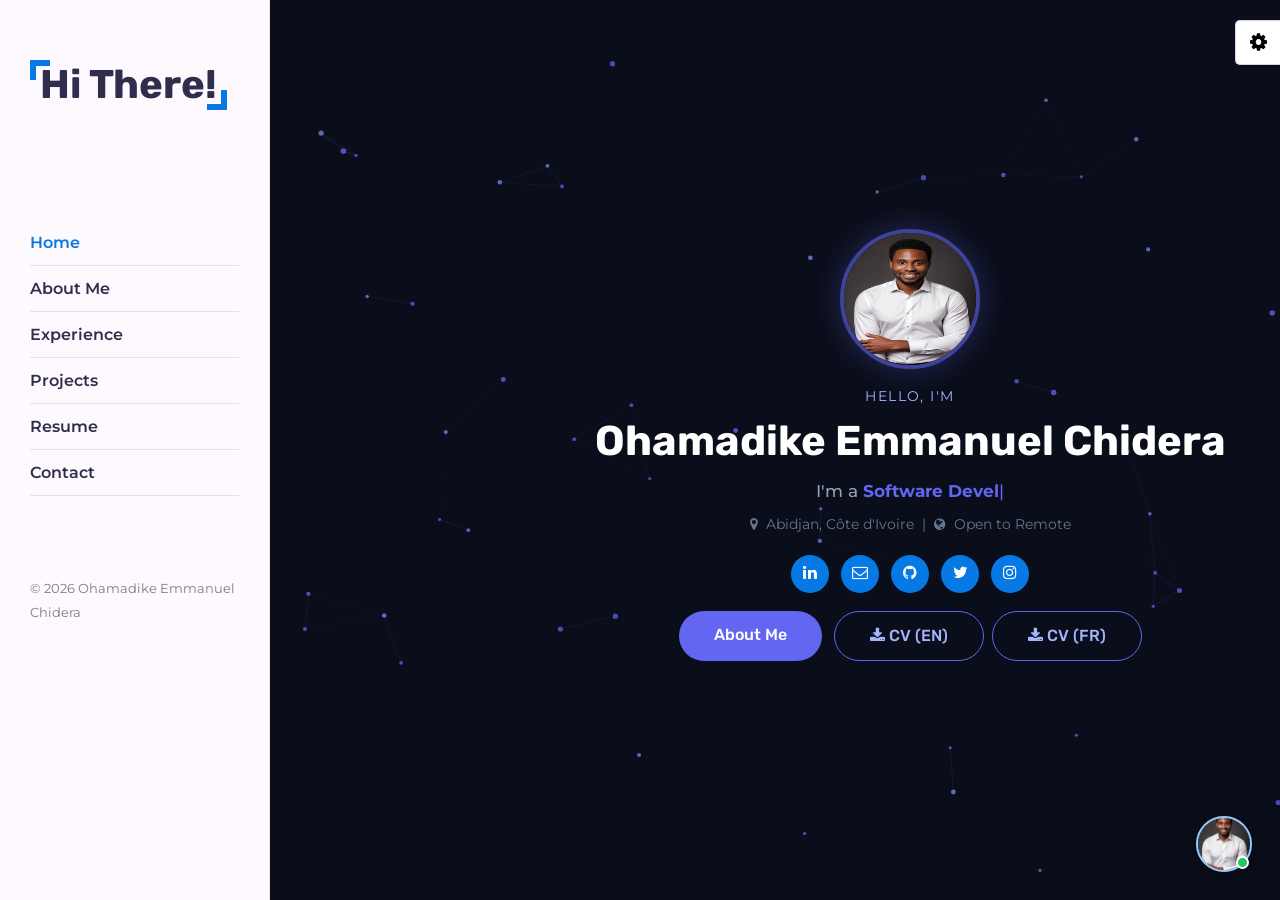
==== index.html @ 8159dc7d "Add new images, both resumes EN/FR, AI avatar, Resume section, theme persistence Forex_AI_Bot and Ec" ====
<!DOCTYPE html>
<html lang="en" dir="ltr">
  <head>
    <meta charset="utf-8">
    <title>Ohamadike Chidera Emmanuel</title>
    <meta name="viewport" content="width=device-width, initial-scale=1">
    <link rel="icon" href="assets/imgs/FX.png">
    <link rel="stylesheet" href="./assets/style/style.css" type="text/css">
    <link rel="stylesheet" href="./assets/style/blue.css" type="text/css">
    <!-- Theme Switcher -->
    <link rel="stylesheet" title="purple" class="alternate-style" href="./assets/style/purple.css" type="text/css" disabled>
    <link rel="stylesheet" title="red" class="alternate-style" href="./assets/style/red.css" type="text/css" disabled>
    <link rel="stylesheet" title="yellow" class="alternate-style" href="./assets/style/yellow.css" type="text/css" disabled>
    <link rel="stylesheet" title="green" class="alternate-style" href="./assets/style/green.css" type="text/css" disabled>
    <link rel="stylesheet" title="red" class="alternate-style" href="./assets/style/red.css" type="text/css" disabled>
    <!-- Theme Switcher End -->
    <link rel="stylesheet" href="./assets/style/themeSwitcher.css" type="text/css">
    <link rel="stylesheet" href="https://cdnjs.cloudflare.com/ajax/libs/font-awesome/4.7.0/css/font-awesome.min.css">
  </head>
  <body>
    <!-- Preloader -->
    <div class="preloader">
      <div class="loader">
      </div>
    </div>
    <!-- Preloader End -->
    <!-- Main Container -->
    <div class="main-container">
      <!-- Aside -->
      <div class="aside">
        <!-- Nav Toggler Button -->
        <div class="nav-toggler">
          <span></span>
        </div>
        <!-- Nav Toggler Button End -->
        <div class="aside-inner">
        <!-- Logo -->
        <div class="logo">
          <a href="index.html"> Hi There!</a>
        </div>
        <!-- Logo End -->
        <!-- Navbar -->
        <nav class="nav">
        <ul>
          <li><a href="#home" class="active"> Home </a></li>
          <li><a href="#about"> About Me</a></li>
          <li><a href="#experience"> Experience </a></li>
          <li><a href="#projects"> Projects </a></li>
          <li><a href="#resume"> Resume </a></li>
          <li><a href="#contact"> Contact </a></li>
        </ul>
        </nav>
        <!-- Navbar End -->
        <!-- Copyright -->
        <footer>
         <small> &copy; 2026 Ohamadike Emmanuel Chidera</small>
        </footer>
        <!-- Copyright End -->
      </div>
      </div>
      <!-- Aside End -->
      <!-- Main Content -->
      <div class="main-content">
        <!-- Home Section -->
        <section class="home section active" id="home">
          <canvas id="portfolioParticles"></canvas>
          <div class="container">
            <div class="intro">
              <img src="assets/imgs/MyP.png" alt="Ohamadike Emmanuel Chidera" class="shadow-dark intro-avatar">
              <p class="intro-greeting">Hello, I'm</p>
              <h1>Ohamadike Emmanuel Chidera</h1>
              <p class="intro-roles">
                <span class="intro-role-prefix">I'm a </span>
                <span class="intro-typewriter" id="introTypewriter"></span><span class="intro-cursor">|</span>
              </p>
              <p class="intro-location"><i class="fa fa-map-marker"></i> Abidjan, Côte d'Ivoire &nbsp;|&nbsp; <i class="fa fa-globe"></i> Open to Remote</p>
              <div class="social-link">
                <a href="https://www.linkedin.com/in/emmanuel-ohamadike-767195196/" target="_blank" title="LinkedIn"> <i class="fa fa-linkedin"></i> </a>
                <a href="mailto:ohamadikee98@gmail.com" target="_blank" title="Email"> <i class="fa fa-envelope-o"></i> </a>
                <a href="https://github.com/EmmaSantos11" target="_blank" title="GitHub"> <i class="fa fa-github"></i> </a>
                <a href="https://x.com/bera_santos2" target="_blank" title="X / Twitter"> <i class="fa fa-twitter"></i> </a>
                <a href="https://www.instagram.com/_bera_santos" target="_blank" title="Instagram"> <i class="fa fa-instagram"></i> </a>
              </div>
              <div class="intro-cta">
                <a href="#about" class="btn intro-btn-primary" onclick="document.querySelector('[href=\'#about\']').click()">About Me</a>
                <div class="intro-cv-group">
                  <a href="assets/resume/Ohamadike Chidera Emmanuel.pdf" download class="btn intro-btn-secondary"><i class="fa fa-download"></i> CV (EN)</a>
                  <a href="assets/resume/Ohamadike Chidera Emmanuel FR.pdf" download class="btn intro-btn-secondary"><i class="fa fa-download"></i> CV (FR)</a>
                </div>
              </div>
            </div>
          </div>
        </section>
        <!-- Home Section End -->
        <!-- About Section -->
        <section class="about section" id="about">
          <div class="container">
            <div class="row">
              <div class="section-title padd-15">
                <h2>About Me</h2>
              </div>
            </div>
            <div class="row">
              <div class="about-content padd-15">
                <div class="row">
                  <div class="about-text padd-15">
                    <p>My name is Ohamadike Emmanuel Chidera (known online as <strong>Bera Santos</strong>). I am a Computer Science graduate, Software Developer, and AI Quality Analyst based in Abidjan, Côte d'Ivoire. I specialise in Python, NLP, Machine Learning, and Prompt Engineering, and I bring hands-on experience evaluating and fine-tuning large language models (LLMs).</p>
                    <p style="margin-top:10px;">I speak English and French fluently, and I am actively seeking remote roles in Data Science, AI/ML Engineering, or Prompt Engineering where I can apply my analytical skills to meaningful problems.</p>
                  </div>
                  <!-- AI & LLM Experience -->
                  <div class="about-text padd-15" style="margin-top:10px;">
                    <h4 style="font-weight:700; color:#302e4d; margin-bottom:10px;">AI &amp; LLM Experience</h4>
                    <ul style="color:#504e70; line-height:1.8; padding-left:18px;">
                      <li>Designed and tested prompts to evaluate AI response quality (accuracy, coherence, relevance)</li>
                      <li>Compared LLM outputs for contextual relevance and helpfulness across multi-turn conversations</li>
                      <li>Simulated real-world conversations to assess model consistency and personalisation</li>
                      <li>Applied structured reasoning frameworks to evaluate and document model performance</li>
                      <li>Annotated and classified datasets for NLP training and validation</li>
                    </ul>
                  </div>
                </div>
                <div class="row">
                  <div class="personal-info padd-15">
                    <div class="row">
                      <div class="buttons padd-15">
                        <a href="assets/resume/Ohamadike Chidera Emmanuel.pdf" download class="btn" style="margin-right:10px;"><i class="fa fa-download"></i> Resume (EN)</a>
                        <a href="assets/resume/Ohamadike Chidera Emmanuel FR.pdf" download class="btn"><i class="fa fa-download"></i> CV (FR)</a>
                      </div>
                    </div>
                  </div>
                  <div class="skills padd-15">
                    <div class="row">
                      <h1 class="padd-15">Languages</h1>
                      <div class="skill-item languages padd-15">
                        <h4>Python </h4>
                        <div class="progress">
                          <div class="progress-in" style="width: 95%"></div>
                            <div class="skill-percent">
                              95%
                          </div>
                        </div>
                      </div>
                      <div class="skill-item languages padd-15">
                        <h4>MySQL, PostgreSQL</h4>
                        <div class="progress">
                          <div class="progress-in" style="width: 70%"></div>
                            <div class="skill-percent">
                              70%
                          </div>
                        </div>
                      </div>
                      <div class="skill-item languages padd-15">
                        <h4>C#, C++</h4>
                        <div class="progress">
                          <div class="progress-in" style="width: 75%"></div>
                            <div class="skill-percent">
                              75%
                          </div>
                        </div>
                      </div>
                      <div class="skill-item languages padd-15">
                        <h4>Java, JavaScript</h4>
                        <div class="progress">
                          <div class="progress-in" style="width: 70%"></div>
                            <div class="skill-percent">
                              70%
                          </div>
                        </div>
                      </div>
                    </div>
                  </div>
                  <div class="skills padd-15">
                    <div class="row">
                      <h1 class="padd-15">Libraries proficient</h1>
                      <div class="skill-item IT_Constructs padd-15">
                        <h4>Numpy, Pandas</h4>
                        <div class="progress">
                          <div class="progress-in" style="width: 70%"></div>
                            <div class="skill-percent">
                              70%
                          </div>
                        </div>
                      </div>
                      <div class="skill-item IT_Constructs padd-15">
                        <h4>SCSS </h4>
                        <div class="progress">
                          <div class="progress-in" style="width: 60%"></div>
                            <div class="skill-percent">
                              60%
                          </div>
                        </div>
                      </div>
                      <div class="skill-item IT_Constructs padd-15">
                        <h4>NLTK, scikit-learn, </h4>
                        <div class="progress">
                          <div class="progress-in" style="width: 80%"></div>
                            <div class="skill-percent">
                              80%
                          </div>
                        </div>
                      </div>
                      <div class="skill-item IT_Constructs padd-15">
                        <h4>jQuery, GSAP, Three.js, Swiper.js</h4>
                        <div class="progress">
                          <div class="progress-in" style="width: 70%"></div>
                            <div class="skill-percent">
                              70%
                          </div>
                        </div>
                      </div>
                      <div class="skill-item IT_Constructs padd-15">
                        <h4>findmy, pyicloud_ipd, Streamlit(UI)</h4>
                        <div class="progress">
                          <div class="progress-in" style="width: 95%"></div>
                            <div class="skill-percent">
                              95%
                          </div>
                        </div>
                      </div>
                    </div>
                  </div>
                  <div class="skills padd-15">
                    <div class="row">
                      <h1 class="padd-15">Areas of Interest</h1>
                      <div class="skill-item web-technologies padd-15">
                        <h4>Machine Learning</h4>
                        <div class="progress">
                          <div class="progress-in" style="width: 90%"></div>
                            <div class="skill-percent">
                              90%
                          </div>
                        </div>
                      </div>
                      <div class="skill-item web-technologies padd-15">
                        <h4>Graph Models & Knowledge Graphs</h4>
                        <div class="progress">
                          <div class="progress-in" style="width: 80%"></div>
                            <div class="skill-percent">
                              80%
                          </div>
                        </div>
                      </div>
                      <div class="skill-item web-technologies padd-15">
                        <h4>NLP</h4>
                        <div class="progress">
                          <div class="progress-in" style="width: 85%"></div>
                            <div class="skill-percent">
                              85%
                          </div>
                        </div>
                      </div>
                      <div class="skill-item web-technologies padd-15">
                        <h4>Data Analytics & Mining</h4>
                        <div class="progress">
                          <div class="progress-in" style="width: 88%"></div>
                            <div class="skill-percent">
                              88%
                          </div>
                        </div>
                      </div>
                      <div class="skill-item web-technologies padd-15">
                        <h4>Web Development</h4>
                        <div class="progress">
                          <div class="progress-in" style="width: 75%"></div>
                            <div class="skill-percent">
                              75%
                          </div>
                        </div>
                      </div>
                      <div class="skill-item web-technologies padd-15">
                        <h4>Data Science & AI</h4>
                        <div class="progress">
                          <div class="progress-in" style="width: 92%"></div>
                            <div class="skill-percent">
                              92%
                          </div>
                        </div>
                      </div>
                    </div>
                  </div>
                </div>
                <div class="row">
                  <div class="education padd-15">
                    <h3 class="title">Education</h3>
                    <div class="timeline-box padd-15">
                      <div class="row">
                        <div class="timeline shadow-dark">
                          <!-- TimeLine Item -->
                          <div class="timeline-item">
                            <div class="circle-dot">

                            </div>
                            <h6 class="timeline-date">
                              <i class="fa fa-calendar"></i>
                              2020 - 2024
                            </h6>
                            <h4 class="timeline-title">Catholic University of Ghana, Fiapre.</h4>
                            <p class="timeline-text">BSc In Computer Science.
                              <br>
                              
                            </p>
                          </div>
                          <!-- TimeLine Item End -->
                          <!-- TimeLine Item -->
                          <div class="timeline-item">
                            <div class="circle-dot">

                            </div>
                            <h6 class="timeline-date">
                              <i class="fa fa-calendar"></i>
                              2017-2018
                            </h6>
                            <h4 class="timeline-title">Pacnodim Comprehensive Secondary School Umuduru Eziani, Ihiala, Anambra State Nigeria.</h4>
                            <p class="timeline-text">Computer Science & Mathematics.
                              
                            </p>
                          </div>
                          <!-- TimeLine Item End -->
                          <!-- TimeLine Item -->
                          <div class="timeline-item">
                            <div class="circle-dot">

                            </div>
                            <h6 class="timeline-date">
                              <i class="fa fa-calendar"></i>
                              2008-2016
                            </h6>
                            <h4 class="timeline-title">Divine International Primary & Secondry School Abidjan, Côte d'Ivoire..</h4>
                            <p class="timeline-text">Computer Science & Mathematics.
                              
                            </p>
                          </div>
                          <!-- TimeLine Item End -->
                        </div>
                    </div>
                    </div>
                  </div>
                  <!--
                  <div class="education padd-15">
                    <h3 class="title">Research Experience & Internship</h3>
                    <div class="timeline-box padd-15">
                      <div class="row">
                        <div class="timeline shadow-dark">
                          <-- TimeLine Item --
                          <div class="timeline-item">
                            <div class="circle-dot">

                            </div>
                            <h6 class="timeline-date">
                              <i class="fa fa-calendar"></i>
                              August 2020 - September 2022
                            </h6>
                            <h4 class="timeline-title">Collective Classification Models for Data Without Explicit Linkage.<br><br><i> Prasath Murugesan, Shamshu Dharwez</i>
                            </h4>
                            <p class="timeline-text">In this paper, we consider the task of text categorization as a graph classification problem without 
                              explicit linkage. We demonstrate that even on low volumes of labelled data, the graphical inference 
                              models built using the proposed methodology outperform the traditional models and also a few other 
                              models of the collective classification family.                              
                            </p>
                          </div>
                          -- TimeLine Item End --
                          -- TimeLine Item --
                          <div class="timeline-item">
                            <div class="circle-dot">
                            </div>
                            <h6 class="timeline-date">
                              <i class="fa fa-calendar"></i>
                              May 2021 - November 2021
                            </h6>
                            <h4 class="timeline-title">Research & Development Intern, AI Institute of University of South Carolina.</h4>
                            <p class="timeline-text">During the internship, I was managing the team and developed on the problem of “Generalization in
                              TextWorld Commonsense” where we leveraged ConceptNet Knowledge graph and KagNet to improve generalization and explainability in RL agents using the 
                              TextWorld Commonsense Sandbox environment.
                            </p>
                          </div>
                          -- TimeLine Item End --
                          
                        </div>
                    </div>
                    </div>
                  </div>-->
                </div>
              </div>
            </div>
          </div>
        </section>
        <!-- About Section End -->
        <!-- Experience Section -->
        <section class="experience section" id="experience">
          <div class="container">
            <div class="row">
              <div class="section-title padd-15">
                <h2>Work Experience</h2>
              </div>
            </div>
            <div class="row">
              <div class="experience-content padd-15">
                <div class="timeline-box padd-15">
                  <div class="row">
                    <div class="timeline shadow-dark">
                      <!-- Experience Item -->
                      <div class="timeline-item">
                        <div class="circle-dot"></div>
                        <h6 class="timeline-date"><i class="fa fa-calendar"></i> Jan 2024 &ndash; Present</h6>
                        <h4 class="timeline-title">Field Agent &mdash; CJ Grand Group, Abidjan</h4>
                        <p class="timeline-text">
                          Managed customer currency exchange transactions with high accuracy. Assisted clients purchasing vehicles and real estate with clear guidance. Handled daily client interactions and prepared detailed end-of-day financial reports. Joined part-time during studies; transitioned to full-time in January 2025.
                        </p>
                      </div>
                      <!-- Experience Item End -->
                      <!-- Experience Item -->
                      <div class="timeline-item">
                        <div class="circle-dot"></div>
                        <h6 class="timeline-date"><i class="fa fa-calendar"></i> Jan 2023 &ndash; Oct 2024</h6>
                        <h4 class="timeline-title">Teaching Assistant &mdash; Catholic University of Ghana, Fiapre</h4>
                        <p class="timeline-text">
                          Assisted instructors with student assessments, class planning, and academic material organisation. Mentored students in assignments and research projects. Facilitated scholarly discussions and provided guidance on technical subjects.
                        </p>
                      </div>
                      <!-- Experience Item End -->
                    </div>
                  </div>
                </div>
              </div>
            </div>
          </div>
        </section>
        <!-- Experience Section End -->
        <!-- Projects Section -->
        <section class="project section" id="projects">
          <div class="container">
            <div class="row">
              <div class="section-title padd-15">
                <h2>My Projects</h2>
              </div>
            </div>
            <div class="row">
              <!-- Project Item -->
              <div class="project-item padd-15">
                <div class="project-item-inner shadow-dark">
                  <div class="project-img">
                    <img src="assets/imgs/Image2.jpg" alt="">
                  </div>
                  <div class="project-info">
                    <h4 class="project-title">Sentiment Analysis-Based Election Prediction System</h4>
                    <p class="project-description">The Sentiment Analysis-Based Election Prediction 
                      System is a web-based application aimed at improving election forecasting through social media analysis. 
                      Often, individual comments on social media are overlooked and not utilized for analytical purposes. 
                      Given that election outcomes significantly impact organizations and nations, 
                      this project seeks to provide precise and effective election predictions by analyzing anonymous comments, 
                      CSV data files, and social media data collected via the X API.
                    </p>
                    <div class="buttons">
                      <a href="https://sentiment-election-predict.streamlit.app" class="btn" target="_blank">View Project</a>
                    </div>
                  </div>
                </div>
              </div>
              <div class="project-item padd-15">
                <div class="project-item-inner shadow-dark">
                  <div class="project-img">
                    <img src="assets/imgs/Image4.png" alt="">
                  </div>
                  <div class="project-info">
                    <h4 class="project-title">Clinical-Rotation-Management-Web-App </h4>
                    <p class="project-description">This web-based system is designed to streamline and enhance the management of students' clinical rotations during their practicum.
                      It automates scheduling, attendance tracking, performance evaluation, and document management,
                      improving efficiency and reducing administrative workload.
                      Key features include student and supervisor management, real-time progress tracking, notifications, and reporting tools.
                      The system ensures transparency, data security, and scalability, making it a reliable solution for managing clinical training programs. </p>
                    <div class="buttons">
                      <a href="https://github.com/EmmaSantos11/Clinical-Rotation-Management-Web-App" class="btn" target="_blank">View Project</a>
                    </div>
                  </div>
                </div>
              </div>
              <div class="project-item padd-15">
                <div class="project-item-inner shadow-dark">
                  <div class="project-img">
                    <img src="assets/imgs/Imagee5.png" alt="">
                  </div>
                  <div class="project-info">
                    <h4 class="project-title">Twitter-Driven-Voting-System </h4>
                    <p class="project-description"> By harnessing the collective wisdom of online communities, 
                      this innovative system empowers users to participate in various voting processes, 
                      ranging from opinion polls to community-driven initiatives. 
                      Through the integration of advanced data analytics and sentiment analysis algorithms, 
                      the platform provides valuable insights into public opinion trends and preferences, 
                      enabling stakeholders to make informed decisions.                      
                    </p>
                    <div class="buttons">
                      <a href="https://github.com/EmmaSantos11/Twitter-Driven-Voting-System" class="btn" target="_blank">View Project</a>
                    </div>
                  </div>
                </div>
              </div>
              <div class="project-item padd-15">
                <div class="project-item-inner shadow-dark">
                  <div class="project-img">
                    <img src="assets/imgs/ImageN.png" alt="">
                  </div>
                  <div class="project-info">
                    <h4 class="project-title">Netflix Clone (Work in Progress)</h4>
                    <p class="project-description">This project is a Netflix-inspired clone featuring a responsive landing page and login page. 
                      Built using HTML, CSS, and JavaScript, it replicates the sleek UI of Netflix, including dynamic layouts, 
                      stylish animations, and a user-friendly design. The project is still a work in progress, 
                      with plans to expand it by adding authentication, a movie catalog, and interactive features.
                    </p>
                    <div class="buttons">
                      <a href="https://github.com/EmmaSantos11/Netflix-Clone" class="btn" target="_blank">View Project</a>
                    </div>
                  </div>
                </div>
              </div>
              <div class="project-item padd-15">
                <div class="project-item-inner shadow-dark">
                  <div class="project-img">
                    <img src="assets/imgs/iphonw.jpg" alt="">
                  </div>
                  <div class="project-info">
                    <h4 class="project-title">Find My iPhone Web App </h4>
                    <p class="project-description">This web-based tracking application helps users locate their iPhone using iCloud credentials or IMEI. 
                      Built with Python, Streamlit, and Google Maps integration, the app fetches real-time location data via pyicloud_ipd and findmy libraries. 
                      It displays the phone’s exact location, IMEI, and serial number on an interactive map. The project is still a work in progress.
                    </p>
                    <div class="buttons">
                      <a href="https://github.com/EmmaSantos11/find-my-iphone" class="btn" target="_blank">View Project</a>
                    </div>
                  </div>
                </div>
              </div>
              <!-- New Project: Forex Bot AI -->
              <div class="project-item padd-15">
                <div class="project-item-inner shadow-dark">
                  <div class="project-img">
                    <img src="assets/imgs/Forex_AI_Bot.jpeg" alt="Forex Bot AI">
                  </div>
                  <div class="project-info">
                    <h4 class="project-title">Forex Bot AI <span style="font-size:12px; background:#e8f4e8; color:#2d7a2d; padding:2px 8px; border-radius:10px; font-weight:500; margin-left:6px;">In Progress</span></h4>
                    <p class="project-description">An AI-powered Forex trading bot that analyses market data, identifies trading signals, and executes trades automatically. Built with Python, integrating real-time market feeds and machine learning models for pattern recognition and risk management.</p>
                    <div class="buttons">
                      <a href="https://github.com/EmmaSantos11" class="btn" target="_blank">View on GitHub</a>
                    </div>
                  </div>
                </div>
              </div>
              <!-- New Project: Bera Ecommerce -->
              <div class="project-item padd-15">
                <div class="project-item-inner shadow-dark">
                  <div class="project-img">
                    <img src="assets/imgs/Ecomerce_website_Bera.jpeg" alt="Bera Ecommerce">
                  </div>
                  <div class="project-info">
                    <h4 class="project-title">Bera &mdash; E-Commerce Website <span style="font-size:12px; background:#e8f4e8; color:#2d7a2d; padding:2px 8px; border-radius:10px; font-weight:500; margin-left:6px;">In Progress</span></h4>
                    <p class="project-description">A full-featured e-commerce web application with product listings, shopping cart, user authentication, and payment integration. Designed with a modern UI/UX for a seamless online shopping experience across all devices.</p>
                    <div class="buttons">
                      <a href="https://github.com/EmmaSantos11" class="btn" target="_blank">View on GitHub</a>
                    </div>
                  </div>
                </div>
              </div>
            </div>
          </div>
          </div>
        </div>
        <!-- Projects Section End -->

        <!-- Resume Section -->
        <section class="resume-section section" id="resume">
          <div class="container">
            <div class="row">
              <div class="section-title padd-15">
                <h2>My Resume</h2>
              </div>
            </div>
            <div class="row">
              <div class="resume-lang-bar padd-15">
                <button class="btn resume-lang-btn resume-lang-active" id="btnEN" onclick="switchResumeLang('en')">
                  <i class="fa fa-file-text-o"></i>&nbsp; English
                </button>
                <button class="btn resume-lang-btn" id="btnFR" onclick="switchResumeLang('fr')">
                  <i class="fa fa-file-text-o"></i>&nbsp; Fran&ccedil;ais
                </button>
              </div>
            </div>
            <div class="row">
              <div class="resume-dl-bar padd-15">
                <a id="resumeDownloadLink" href="assets/resume/Ohamadike Chidera Emmanuel.pdf" download class="btn">
                  <i class="fa fa-download"></i>&nbsp; <span id="resumeDlLabel">Download CV (English)</span>
                </a>
              </div>
            </div>
            <div class="row">
              <div class="resume-preview-wrap padd-15">
                <iframe id="resumeIframe" class="resume-iframe shadow-dark" src="assets/resume/Ohamadike Chidera Emmanuel.pdf" title="Resume Preview"></iframe>
              </div>
            </div>
          </div>
        </section>
        <!-- Resume Section End -->

        <!-- Contact Section -->
        <section class="contact section" id="contact">
          <div class="container">
            <div class="row">
              <div class="section-title padd-15">
                <h2>Get In Touch</h2>
              </div>
            </div>
            <div class="row">
              <div class="contact-content padd-15">
                <div class="row">
                  <!-- Contact Info -->
                  <div class="contact-info padd-15">
                    <div class="contact-info-item">
                      <div class="contact-info-icon">
                        <i class="fa fa-envelope"></i>
                      </div>
                      <div class="contact-info-text">
                        <h4>Email</h4>
                        <p><a href="mailto:ohamadikee98@gmail.com">ohamadikee98@gmail.com</a></p>
                      </div>
                    </div>
                    <div class="contact-info-item">
                      <div class="contact-info-icon">
                        <i class="fa fa-github"></i>
                      </div>
                      <div class="contact-info-text">
                        <h4>GitHub</h4>
                        <p><a href="https://github.com/EmmaSantos11" target="_blank">github.com/EmmaSantos11</a></p>
                      </div>
                    </div>
                    <div class="contact-info-item">
                      <div class="contact-info-icon">
                        <i class="fa fa-linkedin"></i>
                      </div>
                      <div class="contact-info-text">
                        <h4>LinkedIn</h4>
                        <p><a href="https://www.linkedin.com/in/emmanuel-ohamadike-767195196/" target="_blank">Emmanuel Ohamadike</a></p>
                      </div>
                    </div>
                    <div class="contact-info-item">
                      <div class="contact-info-icon">
                        <i class="fa fa-map-marker"></i>
                      </div>
                      <div class="contact-info-text">
                        <h4>Availability</h4>
                        <p>Open to remote &amp; flexible roles worldwide</p>
                      </div>
                    </div>
                  </div>
                  <!-- Contact Form -->
                  <div class="contact-form padd-15">
                    <div class="row">
                      <div class="form-item padd-15">
                        <div class="form-group">
                          <input type="text" id="contact-name" class="form-control" placeholder="Full Name" required>
                        </div>
                      </div>
                      <div class="form-item padd-15">
                        <div class="form-group">
                          <input type="email" id="contact-email" class="form-control" placeholder="Email Address" required>
                        </div>
                      </div>
                    </div>
                    <div class="row">
                      <div class="form-item col-12 padd-15">
                        <div class="form-group">
                          <input type="text" id="contact-subject" class="form-control" placeholder="Subject">
                        </div>
                      </div>
                    </div>
                    <div class="row">
                      <div class="form-item col-12 padd-15">
                        <div class="form-group">
                          <textarea id="contact-message" class="form-control" rows="5" placeholder="Your Message" required></textarea>
                        </div>
                      </div>
                    </div>
                    <div class="row">
                      <div class="col-12 padd-15">
                        <button type="button" class="btn" id="contact-send-btn" onclick="sendContactEmail()">Send Message</button>
                        <p id="contact-status" style="margin-top:0.8rem; font-size:0.9rem;"></p>
                      </div>
                    </div>
                  </div>
                  <!-- Contact Form End -->
                </div>
              </div>
            </div>
          </div>
        </section>
        <!-- Contact Section End -->
      </div>
      <!-- Main Content End -->
    </div>
    <!-- Main Container End -->

    <!-- AI Chat Widget -->
    <div class="ai-chat-widget" id="aiChatWidget">
      <div class="ai-chat-box" id="aiChatBox">
        <div class="ai-chat-header">
          <div class="ai-chat-header-info">
            <div class="ai-chat-avatar">
              <img src="assets/imgs/MyP.png" alt="Bera AI" class="ai-avatar-photo-sm">
            </div>
            <div>
              <strong>Ask Bera's AI</strong>
              <span>Powered by Claude &bull; Online</span>
            </div>
          </div>
          <button class="ai-chat-close" id="aiChatClose" aria-label="Close chat">&times;</button>
        </div>
        <div class="ai-chat-messages" id="aiChatMessages">
          <div class="ai-msg ai-msg-bot">
            <p>Hi! I'm an AI assistant that knows about Bera's skills, projects, and experience. Ask me anything — "What projects has he worked on?", "Is he open to remote work?", "What are his strongest skills?"</p>
          </div>
        </div>
        <div class="ai-chat-input-area">
          <input type="text" id="aiChatInput" class="ai-chat-input" placeholder="Ask something..." autocomplete="off">
          <button class="ai-chat-send" id="aiChatSend" aria-label="Send message">
            <i class="fa fa-paper-plane"></i>
          </button>
        </div>
      </div>
      <button class="ai-chat-toggle" id="aiChatToggle" aria-label="Open AI chat">
        <img src="assets/imgs/MyP.png" alt="Bera AI" class="ai-avatar-photo">
        <span class="ai-avatar-online"></span>
      </button>
    </div>
    <!-- AI Chat Widget End -->

    <!-- Theme Switcher -->
    <div class="theme-switch">
      <div class="toggle-theme-switcher">
        <i class="fa fa-cog fa-spin"></i>
      </div>
      <h5>Theme Switch</h5>
      <ul>
        <li> <a href="javascript:void(0);" title="red" style="background-color: #e40017;" onclick="setActiveStyle('red')"></a> </li>
        <li> <a href="javascript:void(0);" title="blue" style="background-color: #0779e4;" onclick="setActiveStyle('blue')"></a> </li>
        <li> <a href="javascript:void(0);" title="green" style="background-color: #57d131;" onclick="setActiveStyle('green')"></a> </li>
        <li> <a href="javascript:void(0);" title="purple" style="background-color: #a100ff;" onclick="setActiveStyle('purple')"></a> </li>
        <li> <a href="javascript:void(0);" title="yellow" style="background-color: #ffcc00;" onclick="setActiveStyle('yellow')"></a> </li>
      </ul>
      <h5>Mode Switch</h5>
      <label>
        <input type="radio" class="mode-switch" name="body-mode" value="light" checked="true">
        Light
      </label>
      <label >
        <input type="radio" class="mode-switch" name="body-mode" value="dark">
        Dark
      </label>
    </div>
    <!-- Theme Switcher End -->
    <!-- Template Js -->
    <script src="./assets/script/script.js">

    </script>
      <!-- JavaScript for Theme Switcher -->
      <script src="./assets/script/themeSwitcher.js">

      </script>
    <!-- JavaScript for Theme Switcher End -->
  </body>
</html>
---- assets/style/style.css ----
/* Font Awesome  */
@import url("https://cdnjs.cloudflare.com/ajax/libs/font-awesome/5.15.2/css/all.min.css");

/* Google Font */
@import url('https://fonts.googleapis.com/css2?family=Montserrat:wght@400;500;600;700&display=swap');
@import url('https://fonts.googleapis.com/css2?family=Rubik:wght@500;700;900&display=swap');

/* General Style */
body{
  margin: 0;
  line-height: 1.5;
  font-size: 16px;
  font-family: 'Montserrat', sans-serif;
  font-weight: 400;
}

*{
  margin: 0;
  padding: 0;
  outline: none;
  text-decoration: none;
  box-sizing: border-box;
}

::before,::after{
  box-sizing: border-box;
}
input,textarea,select{
  font-family: 'Montserrat', sans-serif;
}
.section{
  background-color: #f2f2fc;
  min-height: 100vh;
  display: block;
  padding: 0 30px;
  position: fixed;
  left: 270px;
  top: 0;
  right: 0;
  bottom: 0;
  z-index: 0;
  overflow-y: auto;
  opacity: 1;
  -webkit-transition: all 0.3s ease;
  transition: all 0.3s ease;
}
.section.active{
  opacity: 1;
  z-index: 2;
  -webkit-animation: slideSection 1s ease;
  animation: slideSection 1s ease;
}
.section.back-section{
  z-index: 1;
}
@-webkit-keyframes slideSection {
  0%{
    -webkit-transform: translateX(100%);
    transform: translateX(100%);
  }
  100%{
    -webkit-transform: translateX(0%);
    transform: translateX(0%);
  }
}
@keyframes slideSection {
  0%{
    -webkit-transform: translateX(100%);
    transform: translateX(100%);
  }
  100%{
    -webkit-transform: translateX(0%);
    transform: translateX(0%);
  }
}
.section .container{
  padding-top: 60px;
  padding-bottom: 70px;
}
.padd-15{
  padding-left: 15px;
  padding-right: 15px;
}
.row{
  display: flex;
  display: -ms-flexbox;
  flex-wrap: wrap;
  -ms-flex-wrap: wrap;
  margin-right: -15px;
  margin-left: -15px;
  position: relative;
}
.section-title{
  -ms-flex: 0 0 100%;
  flex: 0 0 100%;
  max-width: 100%;
  margin-bottom: 60px;
}
.section-title h2{
  font-size: 40px;
  color: #302e4c;
  font-family: 'Rubik', sans-serif;
  font-weight: 700;
  margin: 0;
  position: relative;
}
.section-title h2::before{
  content: '';
  height: 4px;
  width: 50px;
  position: absolute;
  top: 100%;
  left: 0;
}
.section-title h2::after{
  content: '';
  height: 4px;
  width: 25px;
  position: absolute;
  top: 100%;
  left: 0;
  margin-top: 8px;
}

.container{
  max-width: 1100px;
  margin: auto;
  width: 100%;
}
.shadow-dark{
  -webkit-box-shadow: 0 0 20px rgba(48,46,77,0.15);
  box-shadow: 0 0 20px rgba(48,46,77,0.15);
}
.hidden{
  display: none !important;
}

.btn{
  font-size: 16px;
  font-family: 'Rubik', sans-serif;font-weight: 500;
  padding: 12px 35px;
  color: #ffffff;
  border-radius: 40px;
  transition: all 0.3s ease;
  display: inline-block;
  white-space: nowrap;
  border: none;
  cursor: pointer;
}
.btn:hover{
  -webkit-transform: scale(1.05);
  transform: scale(1.05);
}


/* Preloader */
.preloader{
  position: fixed;
  left: 0;
  top: 0;
  height: 100%;
  width: 100%;
  z-index: 150;
  display: flex;
  display: -ms-flexbox;
  align-items: center;
  justify-content: center;
  -ms-flex-align: center;
  -ms-flex-pack: center;
  -webkit-transition: all 1s ease;
  transition: all 1s ease;
}
.preloader.opacity-0{
  opacity: 0;
}



/* Aside */
.aside{
  width: 270px;
  background-color: #fdf9ff;
  position: fixed;
  height: 100%;
  left: 0;
  top: 0;
  z-index: 11;
  border-right: 1px solid #e8dfec;
  -webkit-transition: all 0.3s ease;
  transition: all 0.3s ease;
  padding: 30px;
}
.aside .aside-inner{
  position: absolute;
  width: 100%;
  height: 100%;
  left: 0;
  top: 0;
  padding: 30px;
  overflow-y: auto;
}
.aside .logo{
  padding: 30px 0;
}
.aside .logo a{
  font-size: 40px;
  color: #302e4c;
  font-family: 'Rubik', sans-serif;
  font-weight: 700;
  text-decoration: none;
  display: inline-block;
  position: relative;
  padding: 0 10px;
  line-height: 50px;
}
.aside .logo a::before{
  content: '';
  height: 20px;
  width: 20px;
  position: absolute;
  top: 0;
  left: 0;
}
.aside .logo a::after{
  content: '';
  height: 20px;
  width: 20px;
  position: absolute;
  bottom: 0;
  right: 0;
}
.aside .nav-toggler{
  height: 40px;
  width: 60px;
  border: 1px solid #d4d4e3;
  cursor: pointer;
  position: fixed;
  left: 300px;
  top: 20px;
  z-index: 11;
  border-radius: 5px;
  background-color: #fdf9ff;
   display: flex;
  align-items: center;
  display: none;
  justify-content: center;
  display: -ms-flexbox;
  -ms-flex-align: center;
  -ms-flex-pack: center;
  -webkit-transition: all 0.3s ease;
  transition: all 0.3s ease;
}
.aside .nav-toggler span{
  height: 2px;
  width: 18px;
  display: inline-block;
  position: relative;
}
.aside .nav-toggler.open span{
  background-color: transparent;
}
.aside .nav-toggler span::before{
  content: '';
  height: 2px;
  width: 18px;
  position: absolute;
  top: -6px;
  left: 0;
}
.aside .nav-toggler.open span::before{
  -webkit-transform: rotate(45deg);
  transform: rotate(45deg);
  top: 0;
}
.aside .nav-toggler span::after{
  content: '';
  height: 2px;
  width: 18px;
  position: absolute;
  top: 6px;
  left: 0;
}
.aside .nav-toggler.open span::after{
  -webkit-transform: rotate(-45deg);
  transform: rotate(-45deg);
  top: 0;
}
.nav{
  list-style: none;
  margin: 80px 0;
  padding: 0;
}
.nav li{
  display: block;
}
.nav li a{
  font-weight: 600;
  color: #302e4d;
  line-height: 45px;
  display: block;
  border-bottom: 1px solid #e8dfec;
  -webkit-transition: all 0.3s ease;
  transition: all 0.3s ease;
  text-transform: capitalize;
}
.nav li a:not(.active):hover{
  padding-left: 5px;
}
.nav li a .fa{
  margin-right: 5px;
}
footer small{
  color: #7d7d7d;
}


/* Home — dark hero with particles */
#portfolioParticles{
  position: absolute;
  top: 0; left: 0;
  width: 100%; height: 100%;
  pointer-events: none;
  z-index: 0;
}
.home{
  min-height: 100vh;
  display: flex;
  display: -ms-flexbox;
  background: #0a0e1a !important;
  position: relative;
  overflow: hidden;
}
body.dark .home{ background: #0a0e1a !important; }
.home .container{ position: relative; z-index: 1; }
.home .intro{
  text-align: center;
}
.home .intro .intro-avatar{
  height: 140px;
  width: 140px;
  border-radius: 50%;
  display: inline-block;
  border: 4px solid rgba(99,102,241,0.6);
  box-shadow: 0 0 30px rgba(99,102,241,0.3);
  margin-bottom: 10px;
}
.home .intro .intro-greeting{
  color: #a5b4fc;
  font-size: 0.9rem;
  letter-spacing: 0.1em;
  text-transform: uppercase;
  margin-bottom: 4px;
}
.home .intro h1{
  font-size: clamp(1.6rem, 4vw, 2.6rem);
  color: #ffffff;
  font-family: 'Rubik', sans-serif;
  font-weight: 700;
  margin: 8px 0 10px;
  line-height: 1.2;
}
.home .intro .intro-roles{
  font-size: 1.05rem;
  font-weight: 500;
  margin: 0 0 8px;
  line-height: 1.8;
  color: #94a3b8;
  min-height: 1.8rem;
}
.intro-typewriter{ color: #6366f1; font-weight: 700; }
.intro-cursor{ color: #6366f1; animation: introBlink 1s infinite; }
@keyframes introBlink{ 0%,100%{opacity:1} 50%{opacity:0} }
.home .intro .intro-location{
  color: #64748b;
  font-size: 0.85rem;
  margin-bottom: 18px;
}
.home .intro .intro-location .fa{ margin-right: 4px; }
.home .intro .intro-cta{
  display: flex;
  gap: 12px;
  justify-content: center;
  flex-wrap: wrap;
  margin-top: 18px;
}
.intro-btn-primary{ background: #6366f1 !important; }
.intro-btn-primary:hover{ background: #8b5cf6 !important; box-shadow: 0 6px 20px rgba(99,102,241,0.4); }
.intro-btn-secondary{
  background: transparent !important;
  border: 1.5px solid #6366f1 !important;
  color: #a5b4fc !important;
}
.intro-btn-secondary:hover{ background: #6366f1 !important; color: #fff !important; }
.home .intro p{ color: #94a3b8; }
.home .intro .social-link{
  margin-top: 20px;
}
.home .intro .social-link a{
  height: 38px;
  width: 38px;
  display: inline-block;
  text-align: center;
  line-height: 35px;
  color: #ffffff;
  border-radius: 50%;
  margin: 0 4px;
  text-decoration: none;
  transition: all 0.3s ease;
  -webkit-transition: all 0.3s ease;
}
.home .intro .social-link a:hover{
  -webkit-transform: scale(1.1);
  transform: scale(1.1);
}


/* About Section */

.about .about-content .about-text{
  flex: 0 0 100%;
  -ms-flex: 0 0 100%;
  max-width: 100%;
}
.about-text h3{
  font-size: 24px;
  margin-bottom: 15px;
  color: #e40017;
}
.about .about-content .about-text p{
  font-size: 16px;
  line-height: 25px;
  color: #504e70;
  margin: 0;
}
.about .about-content .personal-info{
  flex: 0 0 100%;
  -ms-flex: 0 0 100%;
  max-width: 100%;
  margin-top: 40px;
}
.about .about-content .personal-info .info-item{
  flex: 0 0 50%;
  -ms-flex: 0 0 50%;
  max-width: 50%;
}
.about .about-content .personal-info .info-item p{
  font-weight: 600;
  padding: 10px 0;
  font-size: 16px;
  color: #302e4d;
  border-bottom: 1px solid #e8dfec;
  margin: 0;
}
.about .about-content .personal-info .info-item p span{
  font-weight: 400;
  color: #504e70;
  margin-left: 4px;
  display: inline-block;
}
.about .about-content .personal-info .buttons{
  margin-top: 30px;
}
.about .about-content .personal-info .buttons .btn{
  margin-right: 15px;
  margin-top: 10px;
}
.about .about-content .skills{
  flex: 0 0 33.33%;
  -ms-flex: 0 0 33.33%;
  max-width: 33.33%;
  margin-top: 40px;
}
.about .about-content .skills .skill-item{
  flex: 0 0 100%;
  -ms-flex: 0 0 100%;
  max-width: 100%;
}
.about .about-content .skills h1{
  font-size: 24px;
  margin-bottom: 15px;
  font-weight: 700;
  color: #302e4d;
}
.about .about-content .skills .skill-item h4{
  line-height: 40px;
  font-weight: 600;
  padding: 10px 0;
  font-size: 16px;
  color: #302e4d;
  text-transform: capitalize;
  margin: 0;
}
.about .about-content .skills .skill-item .progress{
  background-color: #e3e3e3;
  height: 2px;
  border-radius: 4px;
  overflow: hidden;
  width: 100%;
  position: relative;
}
.about .about-content .skills .skill-item{
  margin-bottom: 5px;
}
.about .about-content .skills .skill-item .progress .progress-in{
  position: absolute;
  left: 0;
  top: 0;
  height: 100%;
}
.about .about-content .skills .skill-item .skill-percent{
  display: none;
}
.about .about-content .education{
  flex: 0 0 50%;
  -ms-flex: 0 0 50%;
  max-width: 50%;
  margin-top: 30px;
}
.about .about-content .experience{
  flex: 0 0 50%;
  -ms-flex: 0 0 50%;
  max-width: 50%;
  margin-top: 30px;
}
.about .about-content h3.title{
  font-size: 24px;
  margin-bottom: 30px;
  font-weight: 700;
  color: #302e4d;
}
.about .about-content .timeline-box{
  flex: 0 0 100%;
  -ms-flex: 0 0 100%;
  max-width: 100%;
}
.about .about-content .timeline{
  background-color: #fdf9ff;
  padding: 30px 15px;
  border: 1px solid #d4d4e3;
  border-radius: 10px;
  width: 100%;
  position: relative;
}
.about .about-content .timeline .timeline-item{
  position: relative;
  padding-left: 37px;
  padding-bottom: 50px;
}
.about .about-content .timeline .timeline-item:last-child{
  padding-bottom: 0;
}
.about .about-content .timeline .timeline-item::before{
  content: '';
  width: 1px;
  position: absolute;
  height: 100%;
  left: 7px;
  top: 0;
}
.about .about-content .timeline .timeline-date{
  font-size: 14px;
  font-weight: 400;
  margin-bottom: 12px;
  color: #504370;
}
.about .about-content .timeline .timeline-date fa{
  margin-right: 5px;
}
.about .about-content .timeline .circle-dot{
  position: absolute;
  left: 0;
  top: 0;
  height: 15px;
  width: 15px;
  left: 0px;
  border-radius: 50%;
}
.about .about-content .timeline .timeline-title{
  font-weight: 700;
  font-size: 18px;
  margin-bottom: 15px;
  text-transform: capitalize;
  color: #302e4d;
}
.about .about-content .timeline .timeline-text{
  font-size: 16px;
  line-height: 25px;
  color: #504e70;
  margin: 0;
}


/* Project Section */
.project .container{
  padding-bottom: 40px;
}
.project .project-item{
  -ms-flex: 0 0 33.33%;
  flex: 0 0 33.33%;
  max-width: 33.33%;
  display: flex;
}
.project .project-item-inner{
  border-radius: 10px;
  overflow: hidden;
  border: 1px solid #d4d4e3;
  width: 100%;
}
.project .project-item-inner .project-img{
  width: 100%;
  display: block;
}
.project .project-item-inner .project-img img{
  width: 100%;
  transition: all 0.5s ease;
  -webkit-transition: all 0.5s ease;
}
.project .project-item-inner:hover .project-img img{
  transform: scale(1.1);
  -webkit-transform: scale(1.1);
}
.project .project-item-inner .project-info{
  padding: 30px 15px;
  background-color: #fdf9ff;

}
.project .project-item-inner .project-info .project-title{
  font-size: 18px;
  font-weight: 700;
  color: #302e4d;
  text-transform: capitalize;
  margin-bottom: 10px;
}
.project .project-item-inner .project-info .project-description{
  font-size: 16px;
  line-height: 25px;
  color: #504e70;
  font-weight: 400;
  margin-bottom: 10px;
}


/* Contact Section */
.contact .contact-info-item{
  -ms-flex: 0 0 50%;
  flex: 0 0 50%;
  max-width: 50%;
  text-align: center;
  margin-bottom: 40px;
}
.contact .contact-info-item .icon{
  display: inline-block;
}
.contact .contact-info-item .icon .fa{
  font-size: 40px;
}
.contact .contact-info-item p{
  font-size: 16px;
  line-height: 25px;
  color: #504e70;
  margin: 0;
  font-weight: 400;
}
.contact-text{
  font-size: 60px;
  font-weight: 400;
  margin-top: 60px;
  margin-left: 260px;
}
.contact-btn{
  margin-left: 450px;
  margin-top: 60px;
}


/* Dark Mode */
body.dark .section{
  background-color: #151515;
}
body.dark .contact .contact-form .form-item .form-control,
body.dark .project .project-item-inner .project-info,
body.dark .about .about-content .timeline,
body.dark .aside{
  background-color: #222222;
}
body.dark .contact .contact-form .form-item .form-control,
body.dark .contact .contact-info-item p,
body.dark .project .project-item-inner .project-info .project-title,
body.dark .about .about-content .timeline .timeline-title,
body.dark .about .about-content h3.title,
body.dark .about .about-content .skills .skill-item h4,
body.dark .about .about-content .personal-info .info-item p,
body.dark .section-title h2,
body.dark .home .intro h1,
body.dark .aside .logo a,
body.dark .aside .nav li a{
  color: white;
}
body.dark .aside,
body.dark .project .project-item-inner .project-info .project-description,
body.dark .about .about-content .timeline .timeline-date,
body.dark .about .about-content .timeline .timeline-text,
body.dark .about .about-content .personal-info .info-item p span,
body.dark .about .about-content .about-text p,
body.dark .home .intro p{
  color: #e9e9e9;
}
body.dark .shadow-dark{
  box-shadow: none;
  -webkit-box-shadow: none;
}
body.dark .aside .nav li a{
  border-color:#393939;
}


/* Responsive */

@media (max-width:1199px){
  .aside .nav-toggler{
    display: flex;
    display: -ms-flexbox;
    left: 30px;
  }
  .aside .nav-toggler.open{
    left: 200px;
  }
  .aside{
    left: -270px;
  }
  .aside.open{
    left: 0px;
  }
  .section{
    left: 0;
  }
  .section.open{
    left: 270px;
  }
  .aside{
    left: -270px;
  }
  .main-content{
    padding-left: 0;
  }
  .about .about-content .personal-info .info-item p span{
    display: block;
    margin-left: 0;
  }
  .project .project-item{
    -ms-flex: 0 0 50%;
    flex: 0 0 50%;
    max-width: 50%;
  }
}
@media (max-width:815px){
  .about .about-content .skills{
    flex: 0 0 50%;
    -ms-flex: 0 0 50%;
    max-width: 50%;
    margin-top: 40px;
  }
}
@media (max-width:740px){
  .about .about-content .education{
    flex: 0 0 100%;
    -ms-flex: 0 0 100%;
    max-width: 100%;
    margin-top: 30px;
  }
  .about .about-content .experience{
    flex: 0 0 100%;
    -ms-flex: 0 0 100%;
    max-width: 100%;
    margin-top: 30px;
  }
}
@media (max-width:650px){
  .project .project-item{
    -ms-flex: 0 0 100%;
    flex: 0 0 100%;
    max-width: 100%;
    padding-bottom: 30px;
  }
}
@media (max-width:550px){
  .about .about-content .personal-info .info-item{
    flex: 0 0 100%;
    -ms-flex: 0 0 100%;
    max-width: 100%;
  }
  .about .about-content .skills{
    flex: 0 0 100%;
    -ms-flex: 0 0 100%;
    max-width: 100%;
    margin-top: 40px;
  }
  .contact .contact-info-item{
    -ms-flex: 0 0 100%;
    flex: 0 0 100%;
    max-width: 100%;
    text-align: center;
    margin-bottom: 40px;
  }
  .contact .contact-form .col-6{
    -ms-flex: 0 0 100%;
    flex: 0 0 100%;
    max-width: 100%;
  }
  .contact-text{
    font-size: 60px;
    font-weight: 400;
    margin-top: 0px;
    margin-left: 0px;
    text-align: center;
  }
  .contact-btn{
    margin-left: 80px;
    margin-top: 0px;
  }
}

/* ===== Experience Section ===== */
.experience .experience-content{
  flex: 0 0 100%;
  max-width: 100%;
}
.experience .timeline-box{
  flex: 0 0 100%;
  max-width: 100%;
}
.experience .timeline{
  background-color: #fdf9ff;
  padding: 30px 15px;
  border: 1px solid #d4d4e3;
  border-radius: 10px;
  width: 100%;
  position: relative;
}
.experience .timeline .timeline-item{
  position: relative;
  padding-left: 37px;
  padding-bottom: 50px;
}
.experience .timeline .timeline-item:last-child{
  padding-bottom: 0;
}
.experience .timeline .timeline-item::before{
  content: '';
  width: 1px;
  position: absolute;
  height: 100%;
  left: 7px;
  top: 0;
}
.experience .timeline .circle-dot{
  position: absolute;
  left: 0;
  top: 0;
  height: 15px;
  width: 15px;
  border-radius: 50%;
}
.experience .timeline .timeline-date{
  font-size: 14px;
  font-weight: 400;
  margin-bottom: 12px;
  color: #504370;
}
.experience .timeline .timeline-title{
  font-weight: 700;
  font-size: 18px;
  margin-bottom: 15px;
  text-transform: capitalize;
  color: #302e4d;
}
.experience .timeline .timeline-text{
  font-size: 16px;
  line-height: 25px;
  color: #504e70;
  margin: 0;
}

/* ===== Contact Section — full layout ===== */
.contact .contact-content{
  flex: 0 0 100%;
  max-width: 100%;
}
.contact .contact-info{
  flex: 0 0 40%;
  max-width: 40%;
  padding-right: 30px;
}
.contact .contact-form{
  flex: 0 0 60%;
  max-width: 60%;
}
.contact .contact-info-item{
  display: flex;
  align-items: flex-start;
  gap: 16px;
  margin-bottom: 28px;
  flex: 0 0 100% !important;
  max-width: 100% !important;
  text-align: left;
}
.contact .contact-info-icon{
  width: 46px;
  height: 46px;
  border-radius: 50%;
  background: var(--skin-color, #0779e4);
  display: flex;
  align-items: center;
  justify-content: center;
  flex-shrink: 0;
}
.contact .contact-info-icon .fa{
  font-size: 18px;
  color: #fff;
}
.contact .contact-info-text h4{
  font-size: 15px;
  font-weight: 700;
  color: #302e4d;
  margin-bottom: 4px;
}
.contact .contact-info-text p,
.contact .contact-info-text p a{
  font-size: 14px;
  color: #504e70;
  line-height: 1.5;
}
.contact .contact-info-text p a:hover{
  text-decoration: underline;
}
.contact .contact-form .form-item{
  flex: 0 0 50%;
  max-width: 50%;
}
.contact .contact-form .form-item.col-12{
  flex: 0 0 100%;
  max-width: 100%;
}
.contact .contact-form .form-group{
  margin-bottom: 0;
}
.contact .contact-form .form-control{
  width: 100%;
  border: 1px solid #d4d4e3;
  border-radius: 6px;
  background: #fdf9ff;
  padding: 10px 16px;
  font-size: 15px;
  color: #302e4d;
  font-family: inherit;
  transition: border-color 0.2s;
}
.contact .contact-form .form-control:focus{
  border-color: var(--skin-color, #0779e4);
  outline: none;
}
.contact .contact-form textarea.form-control{
  resize: vertical;
  min-height: 120px;
}

/* Dark mode — experience & contact additions */
body.dark .experience .timeline,
body.dark .contact .contact-form .form-control{
  background-color: #222222;
  border-color: #333;
}
body.dark .experience .timeline .timeline-title,
body.dark .contact .contact-info-text h4{
  color: #ffffff;
}
body.dark .experience .timeline .timeline-text,
body.dark .experience .timeline .timeline-date,
body.dark .contact .contact-info-text p,
body.dark .contact .contact-info-text p a{
  color: #e9e9e9;
}
body.dark .contact .contact-form .form-control{
  color: #ffffff;
}

@media (max-width: 768px){
  .contact .contact-info,
  .contact .contact-form{
    flex: 0 0 100%;
    max-width: 100%;
    padding-right: 0;
    margin-bottom: 30px;
  }
  .contact .contact-form .form-item{
    flex: 0 0 100%;
    max-width: 100%;
  }
}

/* ===== AI Chat Widget ===== */
.ai-chat-widget{
  position: fixed;
  bottom: 28px;
  right: 28px;
  z-index: 9999;
  display: flex;
  flex-direction: column;
  align-items: flex-end;
  gap: 12px;
}
.ai-chat-toggle{
  width: 56px;
  height: 56px;
  border-radius: 50%;
  background: var(--skin-color, #0779e4);
  border: none;
  cursor: pointer;
  display: flex;
  align-items: center;
  justify-content: center;
  box-shadow: 0 4px 16px rgba(0,0,0,0.25);
  transition: transform 0.2s, background 0.2s;
  flex-shrink: 0;
}
.ai-chat-toggle:hover{ transform: scale(1.08); }
.ai-chat-toggle .fa{ color: #fff; font-size: 22px; }

.ai-chat-box{
  width: 340px;
  max-height: 480px;
  background: #fff;
  border-radius: 16px;
  box-shadow: 0 8px 32px rgba(0,0,0,0.18);
  display: flex;
  flex-direction: column;
  overflow: hidden;
  transform-origin: bottom right;
  transition: transform 0.25s, opacity 0.25s;
}
/* .hidden conflicts with display:none !important — use .ai-chat-hidden for animated toggle */
.ai-chat-box.ai-chat-hidden{
  transform: scale(0.85);
  opacity: 0;
  pointer-events: none;
}

.ai-chat-header{
  background: var(--skin-color, #0779e4);
  padding: 14px 16px;
  display: flex;
  align-items: center;
  justify-content: space-between;
}
.ai-chat-header-info{
  display: flex;
  align-items: center;
  gap: 10px;
  color: #fff;
}
.ai-chat-avatar{
  width: 36px;
  height: 36px;
  border-radius: 50%;
  background: rgba(255,255,255,0.25);
  display: flex;
  align-items: center;
  justify-content: center;
}
.ai-chat-avatar .fa{ color: #fff; font-size: 16px; }
.ai-chat-header-info strong{ display: block; font-size: 14px; }
.ai-chat-header-info span{ font-size: 11px; opacity: 0.8; }

.ai-chat-close{
  background: none;
  border: none;
  color: #fff;
  font-size: 22px;
  cursor: pointer;
  line-height: 1;
  padding: 0 4px;
  opacity: 0.85;
  transition: opacity 0.15s;
}
.ai-chat-close:hover{ opacity: 1; }

.ai-chat-messages{
  flex: 1;
  overflow-y: auto;
  padding: 14px 14px 8px;
  display: flex;
  flex-direction: column;
  gap: 10px;
}
.ai-msg{ max-width: 88%; }
.ai-msg p{
  margin: 0;
  font-size: 13.5px;
  line-height: 1.55;
  padding: 10px 13px;
  border-radius: 12px;
}
.ai-msg-bot p{
  background: #f0f0f8;
  color: #302e4d;
  border-bottom-left-radius: 4px;
}
.ai-msg-user{
  align-self: flex-end;
}
.ai-msg-user p{
  background: var(--skin-color, #0779e4);
  color: #fff;
  border-bottom-right-radius: 4px;
}
.ai-msg-typing p{
  background: #f0f0f8;
  color: #888;
  font-style: italic;
}

.ai-chat-input-area{
  display: flex;
  align-items: center;
  padding: 10px 12px;
  border-top: 1px solid #e8e8e8;
  gap: 8px;
}
.ai-chat-input{
  flex: 1;
  border: 1px solid #ddd;
  border-radius: 20px;
  padding: 8px 14px;
  font-size: 13.5px;
  font-family: inherit;
  outline: none;
  transition: border-color 0.2s;
  background: #fafafa;
  color: #302e4d;
}
.ai-chat-input:focus{ border-color: var(--skin-color, #0779e4); }
.ai-chat-send{
  width: 36px;
  height: 36px;
  border-radius: 50%;
  background: var(--skin-color, #0779e4);
  border: none;
  cursor: pointer;
  display: flex;
  align-items: center;
  justify-content: center;
  transition: background 0.2s;
  flex-shrink: 0;
}
.ai-chat-send:hover{ opacity: 0.85; }
.ai-chat-send .fa{ color: #fff; font-size: 14px; }

body.dark .ai-chat-box{ background: #222; }
body.dark .ai-chat-messages{ background: #222; }
body.dark .ai-msg-bot p{ background: #333; color: #e9e9e9; }
body.dark .ai-chat-input-area{ border-color: #333; }
body.dark .ai-chat-input{ background: #333; color: #fff; border-color: #444; }

@media (max-width: 420px){
  .ai-chat-widget{ bottom: 16px; right: 16px; }
  .ai-chat-box{ width: calc(100vw - 32px); }
}

/* ===== AI Avatar Photo ===== */
.ai-chat-toggle{
  padding: 0;
  overflow: visible;
  position: relative;
}
.ai-avatar-photo{
  width: 100%;
  height: 100%;
  object-fit: cover;
  border-radius: 50%;
  display: block;
  border: 2px solid rgba(255,255,255,0.6);
}
.ai-avatar-online{
  position: absolute;
  bottom: 3px;
  right: 3px;
  width: 13px;
  height: 13px;
  background: #22c55e;
  border: 2px solid #fff;
  border-radius: 50%;
  animation: pulse-online 2.4s infinite;
  pointer-events: none;
}
@keyframes pulse-online{
  0%,100%{ transform: scale(1); box-shadow: 0 0 0 0 rgba(34,197,94,0.5); }
  60%{ transform: scale(1.15); box-shadow: 0 0 0 5px rgba(34,197,94,0); }
}
.ai-chat-avatar{
  overflow: hidden;
}
.ai-avatar-photo-sm{
  width: 100%;
  height: 100%;
  object-fit: cover;
  border-radius: 50%;
  display: block;
}

/* ===== Resume Section ===== */
.resume-section .resume-lang-bar{
  flex: 0 0 100%;
  max-width: 100%;
  display: flex;
  gap: 12px;
  margin-bottom: 8px;
}
.resume-lang-btn{
  opacity: 0.55;
  font-size: 14px !important;
  padding: 9px 22px !important;
  transition: opacity 0.2s, transform 0.2s;
}
.resume-lang-btn.resume-lang-active{
  opacity: 1;
}
.resume-section .resume-dl-bar{
  flex: 0 0 100%;
  max-width: 100%;
  margin-bottom: 22px;
}
.resume-section .resume-preview-wrap{
  flex: 0 0 100%;
  max-width: 100%;
}
.resume-iframe{
  width: 100%;
  height: 78vh;
  min-height: 480px;
  border: 1px solid #d4d4e3;
  border-radius: 10px;
  display: block;
  background: #fff;
}
body.dark .resume-iframe{
  border-color: #333;
  background: #222;
}

/* ===== Dual CV buttons in home intro ===== */
.intro-cv-group{
  display: flex;
  gap: 8px;
  flex-wrap: wrap;
  justify-content: center;
}

/* ===== Chat open animation on entry ===== */
@keyframes chatEntrance{
  from{ transform: scale(0.82); opacity: 0; }
  to{ transform: scale(1); opacity: 1; }
}
.ai-chat-box.chat-entering{
  animation: chatEntrance 0.25s ease forwards;
}
---- assets/style/blue.css ----
.aside .logo a::before{
    border-top: 6px solid #0779e4;
    border-left: 6px solid #0779e4;
  }
  .aside .logo a::after{
    border-right: 6px solid #0779e4;
    border-bottom: 6px solid #0779e4;
  }
  body.dark .aside .nav li a:hover,
  body.dark .aside .nav li a.active,
  .aside .nav li a:hover,
  .aside .nav li a.active{
    color: #0779e4;
  }
  .about .about-content .skills .skill-item .progress .progress-in,
  .about .about-content .timeline .timeline-item::before,
  .about .about-content .timeline .circle-dot,
  .btn,
  .section-title h2::before,
  .section-title h2::after,
  .home .intro .social-link a,
  .aside .nav-toggler span,
  .aside .nav-toggler span::before,
  .aside .nav-toggler span::after{
    background-color: #0779e4;
  }
  .contact-text,
  .contact .contact-info-item .icon .fa,
  .about .about-content .skills h1,
  .timeline-text span,
  .about .about-content .about-text h3 span{
    color: #0779e4;
  }
---- assets/style/purple.css ----
.aside .logo a::before{
    border-top: 4px solid #a100ff;
    border-left: 4px solid #a100ff;
  }
  .aside .logo a::after{
    border-right: 4px solid #a100ff;
    border-bottom: 4px solid #a100ff;
  }
  body.dark .aside .nav li a:hover,
  body.dark .aside .nav li a.active,
  .aside .nav li a:hover,
  .aside .nav li a.active{
    color: #a100ff;
  }
  .about .about-content .skills .skill-item .progress .progress-in,
  .about .about-content .timeline .timeline-item::before,
  .about .about-content .timeline .circle-dot,
  .btn,
  .section-title h2::before,
  .section-title h2::after,
  .home .intro .social-link a,
  .aside .nav-toggler span,
  .aside .nav-toggler span::before,
  .aside .nav-toggler span::after{
    background-color: #a100ff;
  }
  .contact-text,
  .contact .contact-info-item .icon .fa,
  .about .about-content .skills h1,
  .timeline-text span,
  .about .about-content .about-text h3 span{
    color: #a100ff;
  }
---- assets/style/red.css ----
.aside .logo a::before{
    border-top: 4px solid #e40017;
    border-left: 4px solid #e40017;
  }
  .aside .logo a::after{
    border-right: 4px solid #e40017;
    border-bottom: 4px solid #e40017;
  }
  body.dark .aside .nav li a:hover,
  body.dark .aside .nav li a.active,
  .aside .nav li a:hover,
  .aside .nav li a.active{
    color: #e40017;
  }
  .about .about-content .skills .skill-item .progress .progress-in,
  .about .about-content .timeline .timeline-item::before,
  .about .about-content .timeline .circle-dot,
  .btn,
  .section-title h2::before,
  .section-title h2::after,
  .home .intro .social-link a,
  .aside .nav-toggler span,
  .aside .nav-toggler span::before,
  .aside .nav-toggler span::after{
    background-color: #e40017;
  }
  .contact-text,
  .contact .contact-info-item .icon .fa,
  .about .about-content .skills h1,
  .timeline-text span,
  .about .about-content .about-text h3 span{
    color: #e40017;
  }
---- assets/style/yellow.css ----
.aside .logo a::before{
    border-top: 4px solid #ffcc00;
    border-left: 4px solid #ffcc00;
  }
  .aside .logo a::after{
    border-right: 4px solid #ffcc00;
    border-bottom: 4px solid #ffcc00;
  }
  body.dark .aside .nav li a:hover,
  body.dark .aside .nav li a.active,
  .aside .nav li a:hover,
  .aside .nav li a.active{
    color: #ffcc00;
  }
  .about .about-content .skills .skill-item .progress .progress-in,
  .about .about-content .timeline .timeline-item::before,
  .about .about-content .timeline .circle-dot,
  .btn,
  .section-title h2::before,
  .section-title h2::after,
  .home .intro .social-link a,
  .aside .nav-toggler span,
  .aside .nav-toggler span::before,
  .aside .nav-toggler span::after{
    background-color: #ffcc00;
  }
  .contact-text,
  .contact .contact-info-item .icon .fa,
  .about .about-content .skills h1,
  .timeline-text span,
  .about .about-content .about-text h3 span{
    color: #ffcc00;
  }
---- assets/style/green.css ----
.aside .logo a::before{
    border-top: 4px solid #57d131;
    border-left: 4px solid #57d131;
  }
  .aside .logo a::after{
    border-right: 4px solid #57d131;
    border-bottom: 4px solid #57d131;
  }
  body.dark .aside .nav li a:hover,
  body.dark .aside .nav li a.active,
  .aside .nav li a:hover,
  .aside .nav li a.active{
    color: #57d131;
  }
  .about .about-content .skills .skill-item .progress .progress-in,
  .about .about-content .timeline .timeline-item::before,
  .about .about-content .timeline .circle-dot,
  .btn,
  .section-title h2::before,
  .section-title h2::after,
  .home .intro .social-link a,
  .aside .nav-toggler span,
  .aside .nav-toggler span::before,
  .aside .nav-toggler span::after{
    background-color: #57d131;
  }
  .contact-text,
  .contact .contact-info-item .icon .fa,
  .about .about-content .skills h1,
  .timeline-text span,
  .about .about-content .about-text h3 span{
    color: #57d131;
  }
---- assets/style/red.css ----
.aside .logo a::before{
    border-top: 4px solid #e40017;
    border-left: 4px solid #e40017;
  }
  .aside .logo a::after{
    border-right: 4px solid #e40017;
    border-bottom: 4px solid #e40017;
  }
  body.dark .aside .nav li a:hover,
  body.dark .aside .nav li a.active,
  .aside .nav li a:hover,
  .aside .nav li a.active{
    color: #e40017;
  }
  .about .about-content .skills .skill-item .progress .progress-in,
  .about .about-content .timeline .timeline-item::before,
  .about .about-content .timeline .circle-dot,
  .btn,
  .section-title h2::before,
  .section-title h2::after,
  .home .intro .social-link a,
  .aside .nav-toggler span,
  .aside .nav-toggler span::before,
  .aside .nav-toggler span::after{
    background-color: #e40017;
  }
  .contact-text,
  .contact .contact-info-item .icon .fa,
  .about .about-content .skills h1,
  .timeline-text span,
  .about .about-content .about-text h3 span{
    color: #e40017;
  }
---- assets/style/themeSwitcher.css ----
.theme-switch{
    position: fixed;
    top: 20px;
    right: 0;
    z-index: 11;
    background-color: #ffffff;
    padding: 15px;
    border: 1px solid #d4d4e3;
    border-right: none;
    border-radius: 0 0 0 5px;
    -webkit-transform: translateX(100%);
    transform: translateX(100%);
    -webkit-transition: all 0.3s ease;
    transition: all 0.3s ease;
  }
  .theme-switch.open{
    -webkit-transform: translateX(0%);
    transform: translateX(0%);
  }
  .theme-switch h5{
    font-size: 16px;
    margin-top: 0;
    color: #302e4d;
    margin-bottom: 8px;
    padding-bottom: 5px;
    border-bottom: 1px solid #e8dfec;
  }
  .theme-switch ul{
    margin: 0;
    list-style-type: none;
    padding: 0;
    display: block;
    margin-bottom: 5px;
  }
  .theme-switch ul li{
    display: inline-block;
  }
  .theme-switch ul li a{
    width: 30px;
    height: 30px;
    display: block;
    border-radius: 50%;
    cursor: pointer;
    text-decoration: none;
    margin-right: 2px;
  }
  .theme-switch .toggle-theme-switcher{
    position: absolute;
    height: 45px;
    width: 45px;
    background-color: #ffffff;
    left: -46px;
    top: -1px;
    border: 1px solid #d4d4e3;
    border-right: none;
    text-align: center;
    cursor: pointer;
    border-radius: 5px 0 0 5px;
  }
  .theme-switch .toggle-theme-switcher .fa{
    font-size: 20px;
    line-height: 43px;
  }
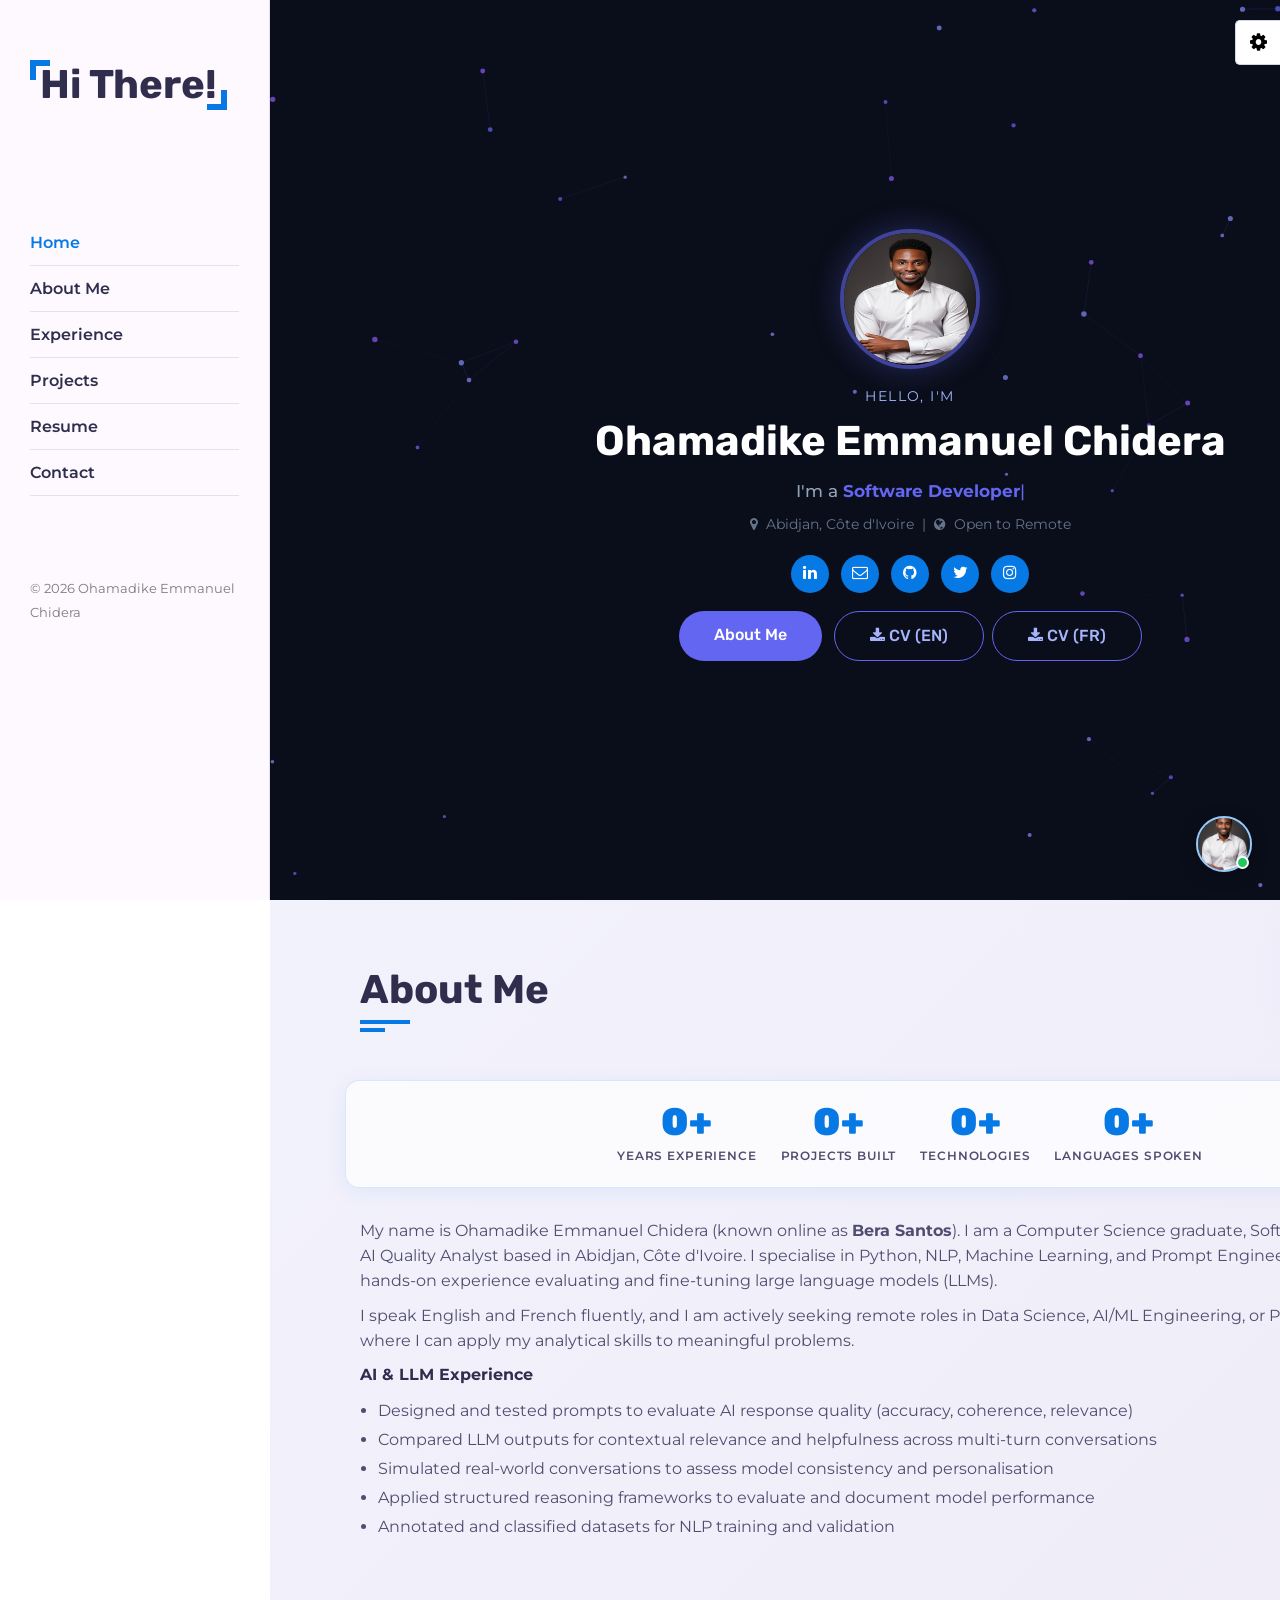
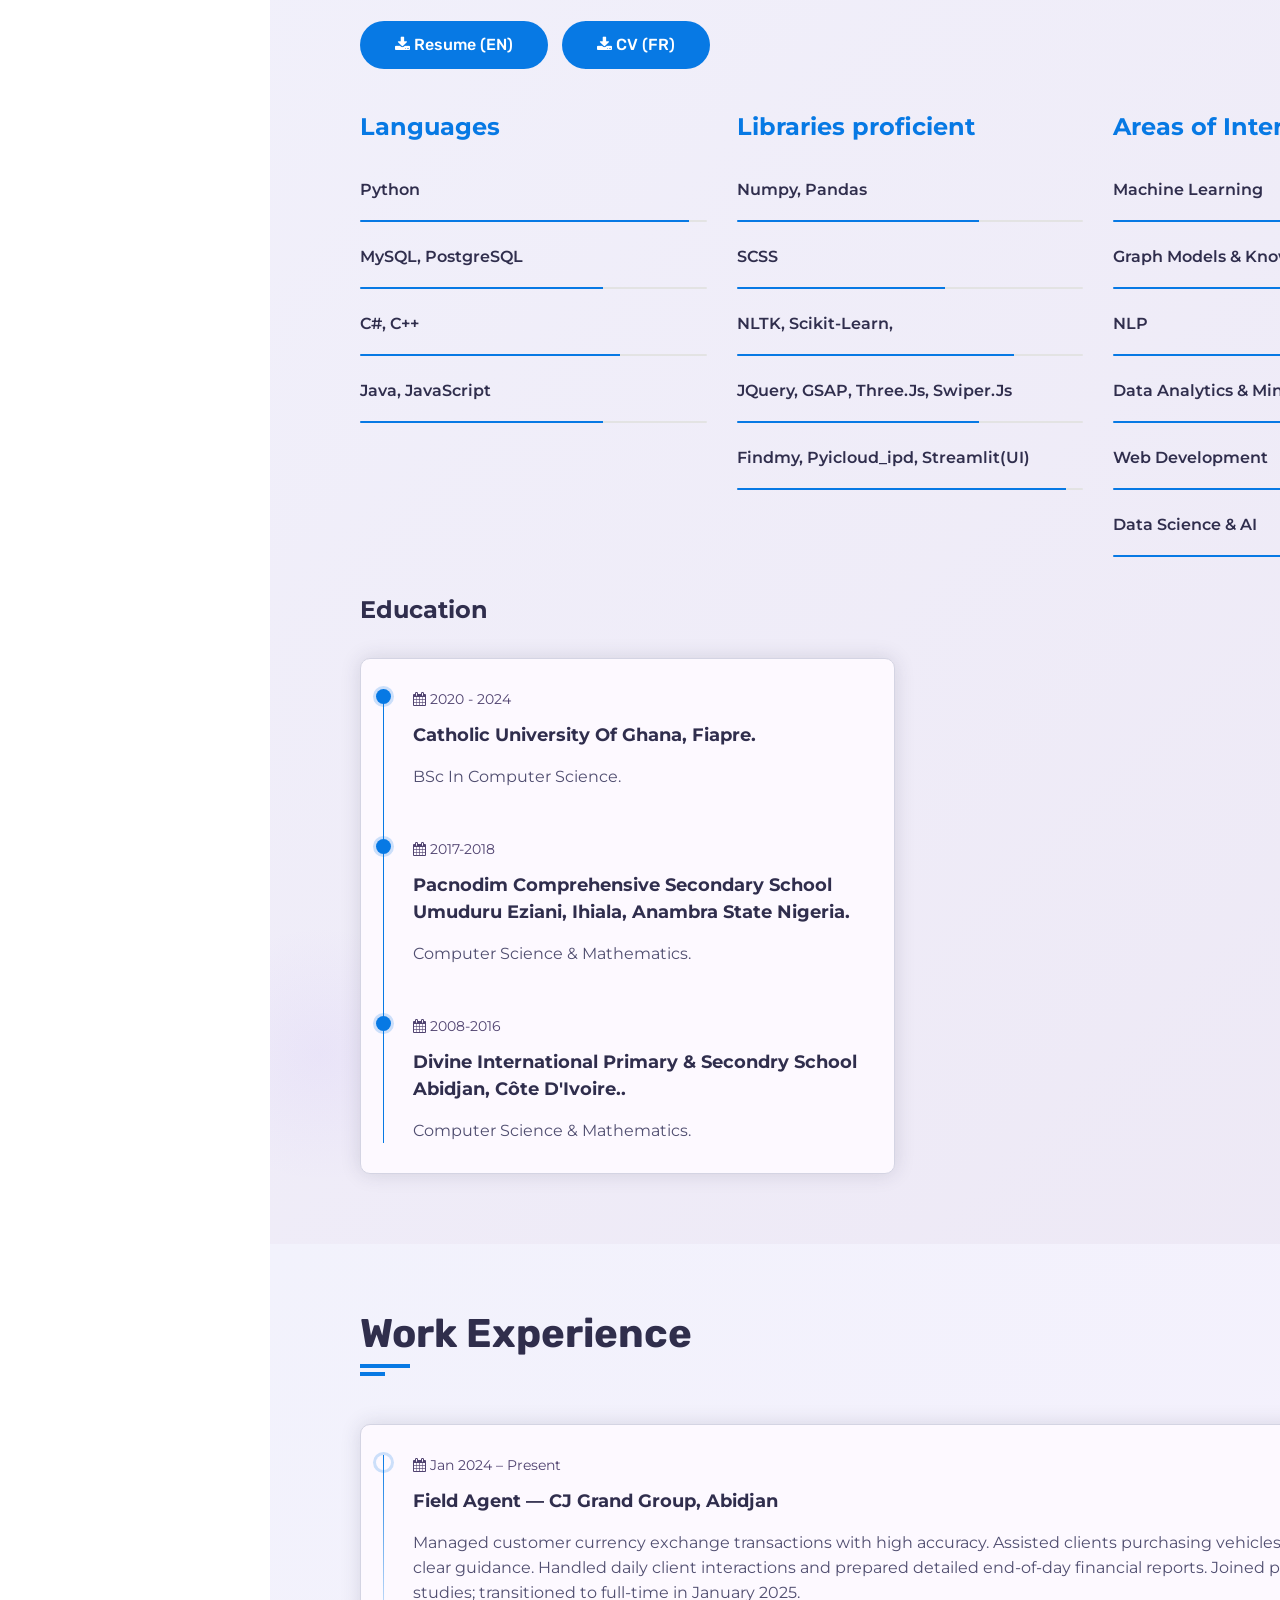
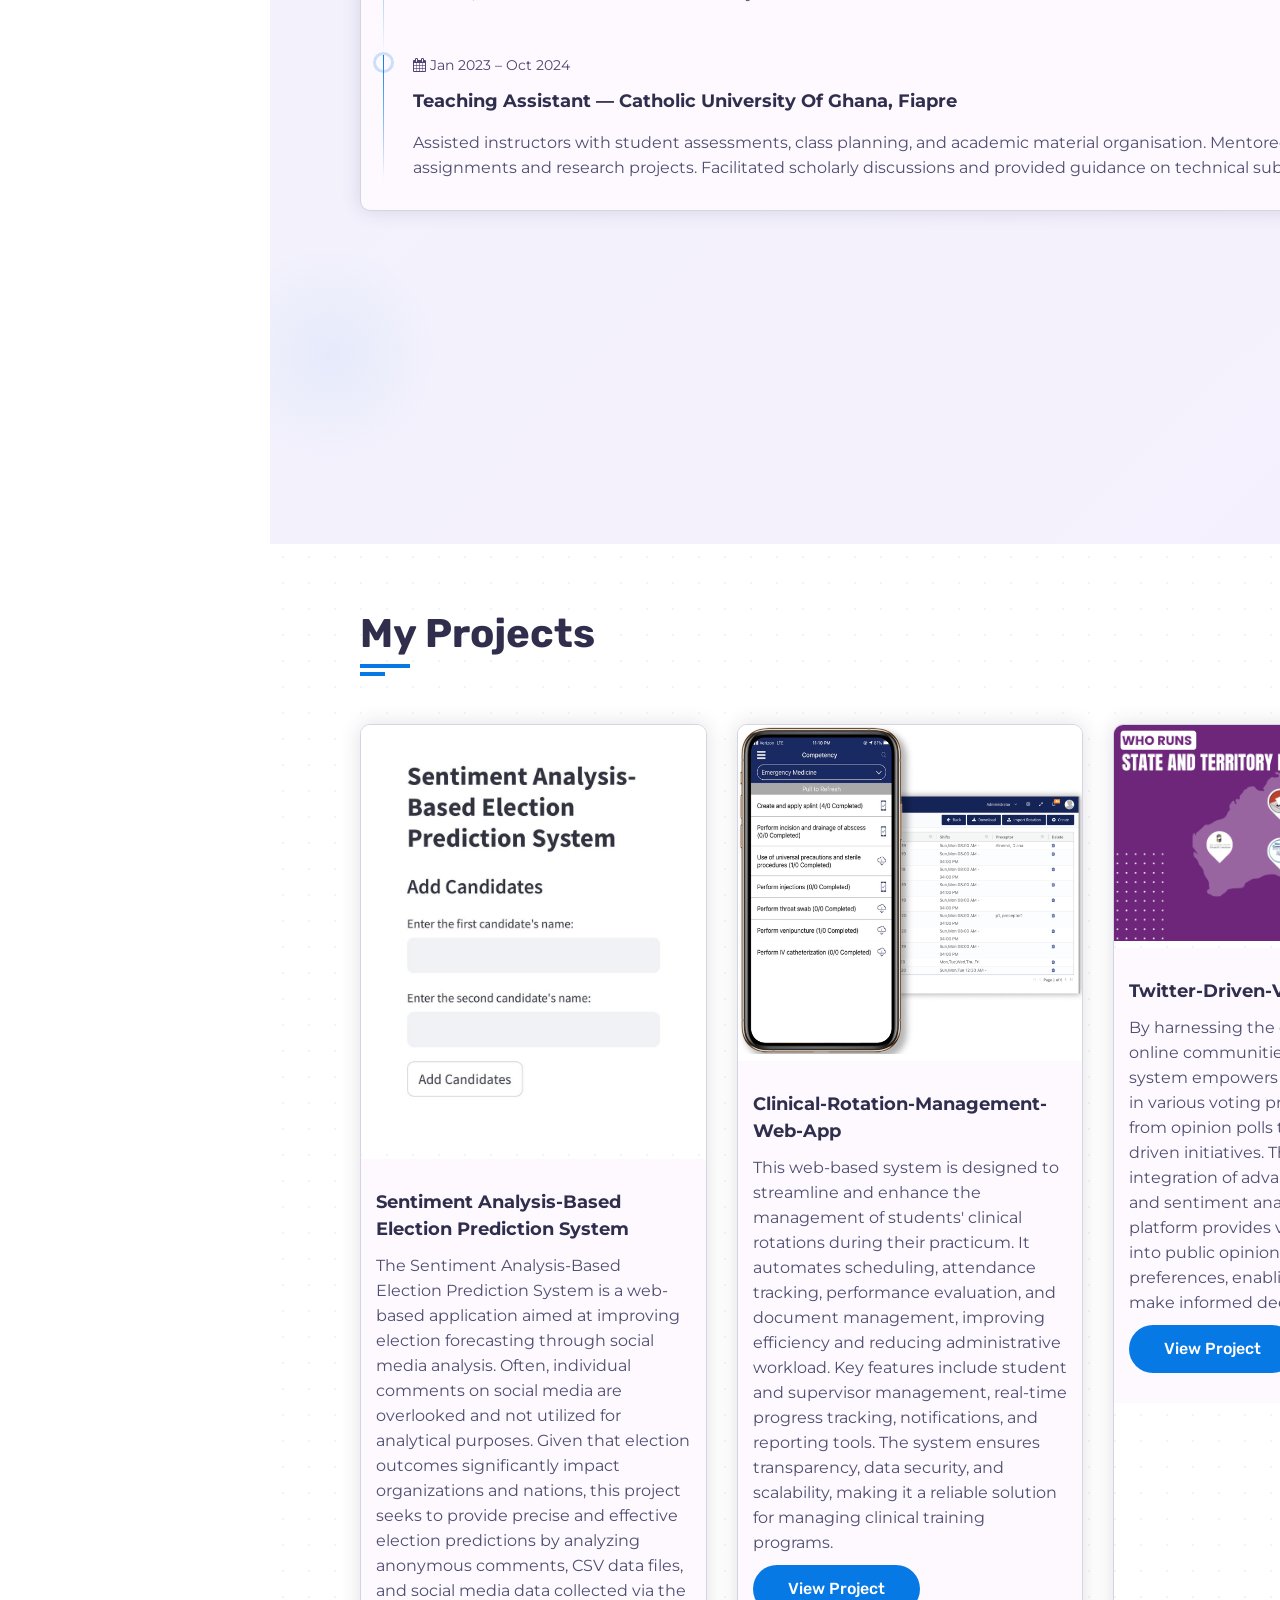
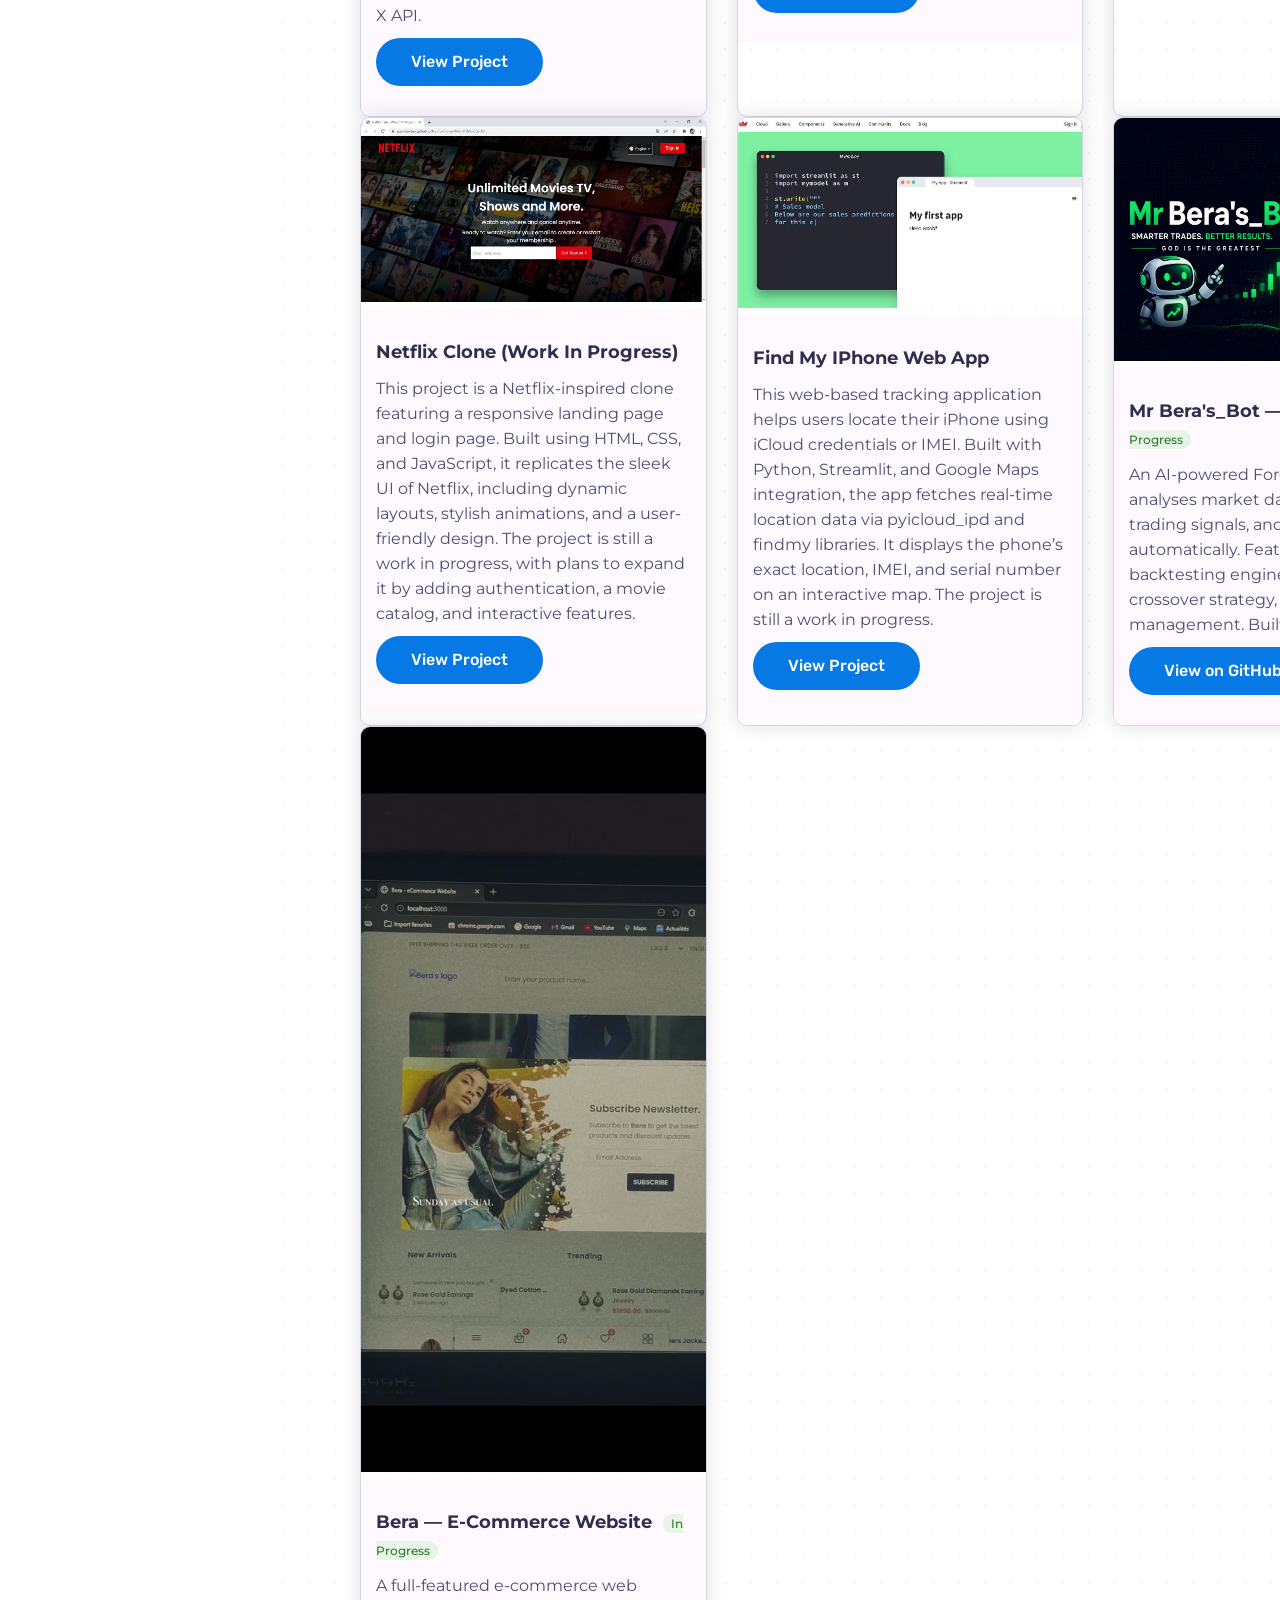
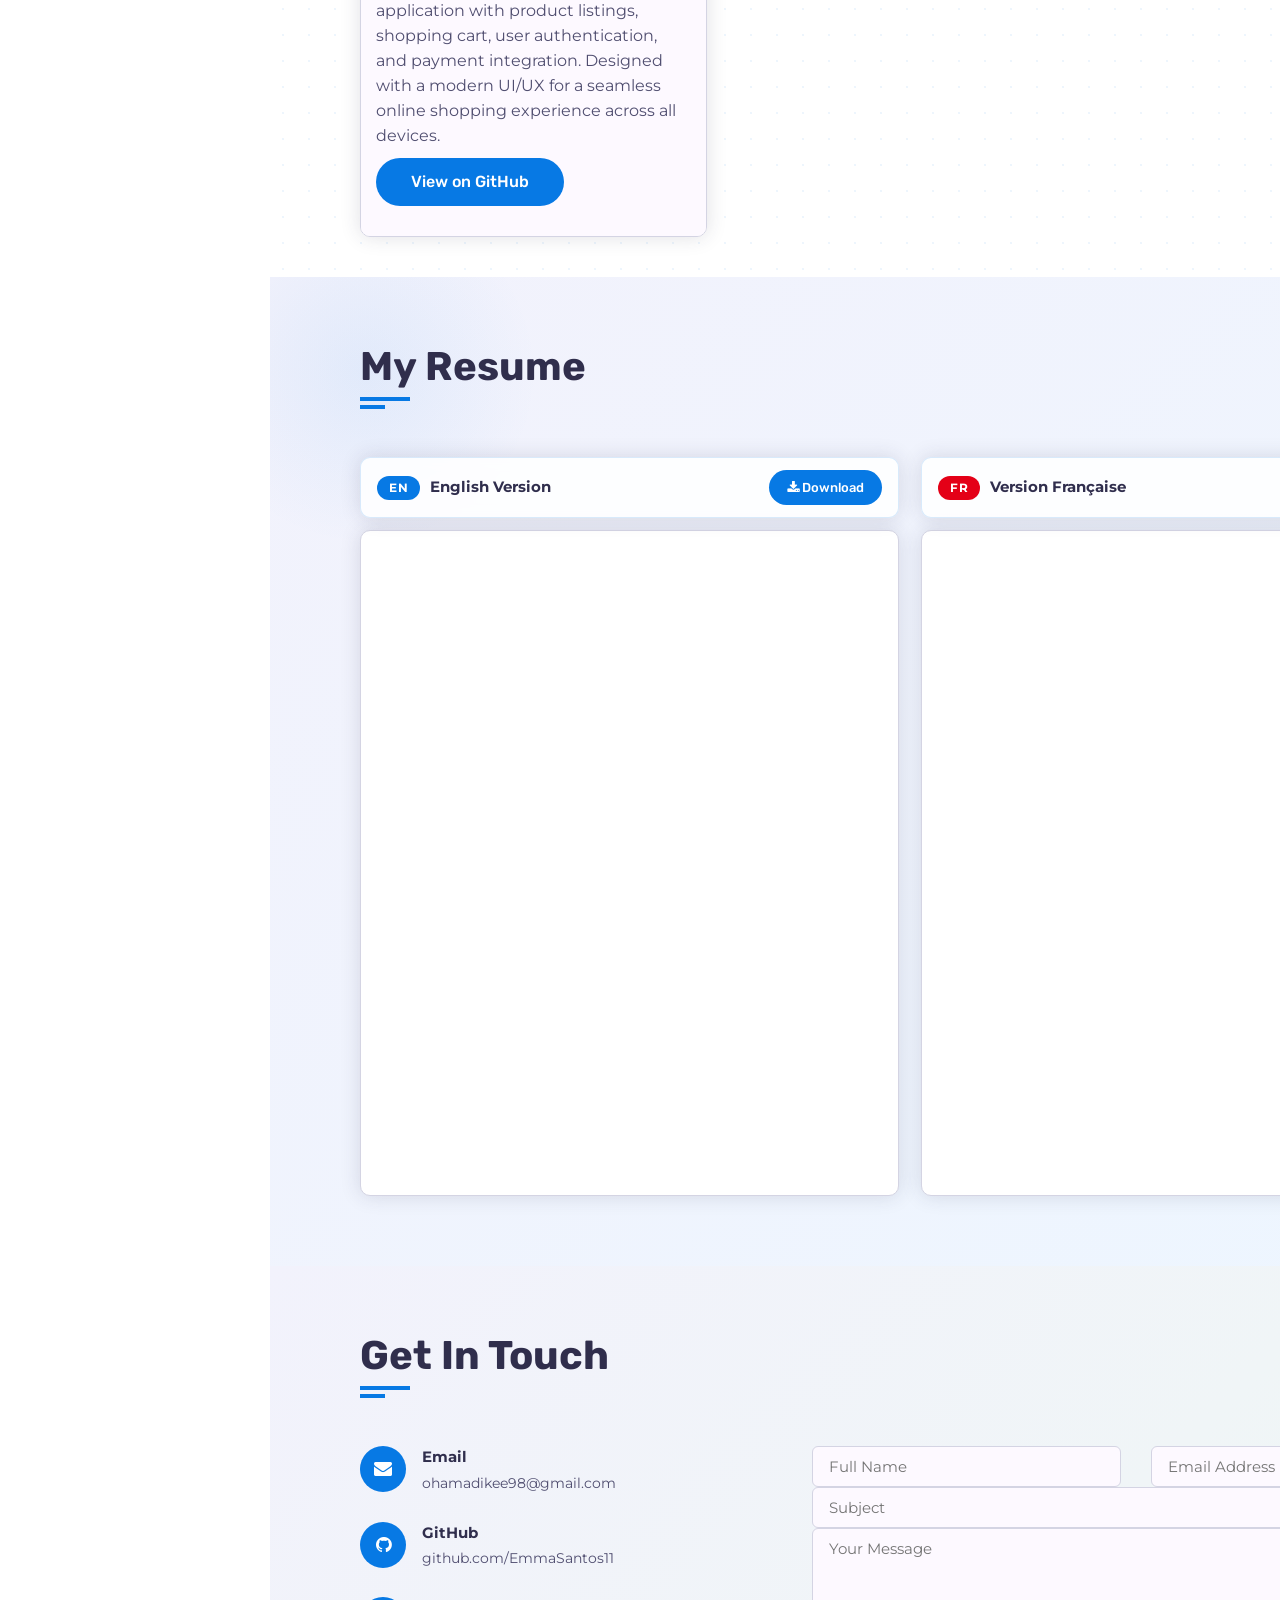
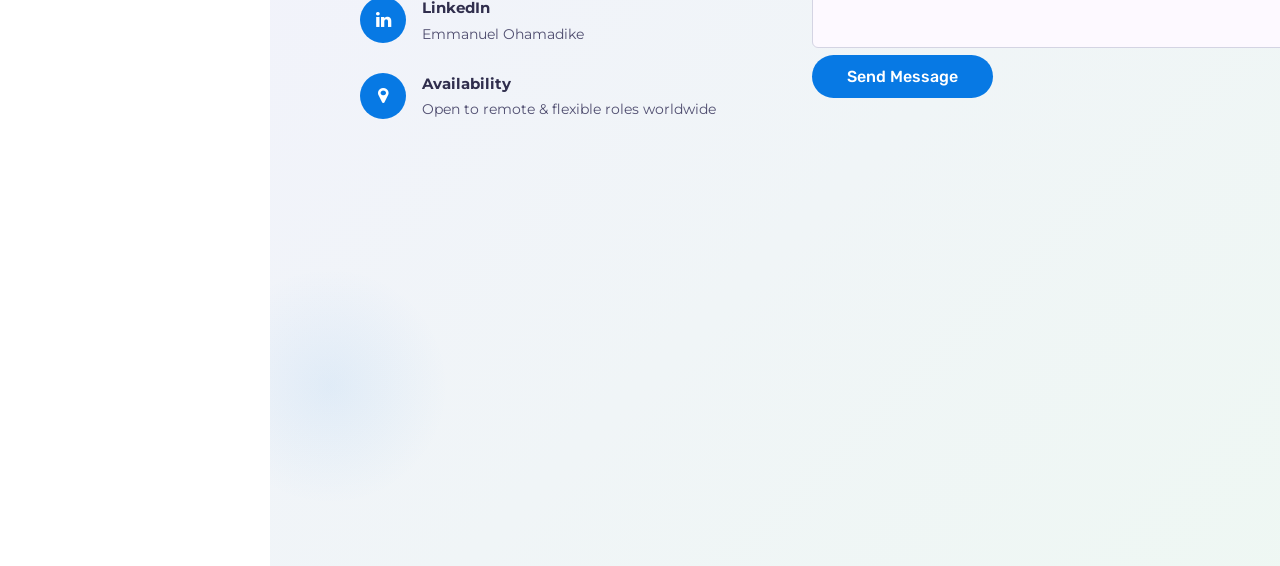
==== commit f2780c10: "Dual CV resume, stats counters, skill animations, section visuals, button fixes Resume section now s" ====
--- a/index.html
+++ b/index.html
@@ -82,7 +82,7 @@
                 <a href="https://www.instagram.com/_bera_santos" target="_blank" title="Instagram"> <i class="fa fa-instagram"></i> </a>
               </div>
               <div class="intro-cta">
-                <a href="#about" class="btn intro-btn-primary" onclick="document.querySelector('[href=\'#about\']').click()">About Me</a>
+                <a href="javascript:void(0);" class="btn intro-btn-primary" onclick="document.querySelector('[href=\'#about\']').click()">About Me</a>
                 <div class="intro-cv-group">
                   <a href="assets/resume/Ohamadike Chidera Emmanuel.pdf" download class="btn intro-btn-secondary"><i class="fa fa-download"></i> CV (EN)</a>
                   <a href="assets/resume/Ohamadike Chidera Emmanuel FR.pdf" download class="btn intro-btn-secondary"><i class="fa fa-download"></i> CV (FR)</a>
@@ -100,6 +100,28 @@
                 <h2>About Me</h2>
               </div>
             </div>
+            <!-- Stats Counters -->
+            <div class="row">
+              <div class="about-stats padd-15">
+                <div class="stat-item">
+                  <div class="stat-num" data-target="3">0+</div>
+                  <div class="stat-label">Years Experience</div>
+                </div>
+                <div class="stat-item">
+                  <div class="stat-num" data-target="7">0+</div>
+                  <div class="stat-label">Projects Built</div>
+                </div>
+                <div class="stat-item">
+                  <div class="stat-num" data-target="10">0+</div>
+                  <div class="stat-label">Technologies</div>
+                </div>
+                <div class="stat-item">
+                  <div class="stat-num" data-target="2">0+</div>
+                  <div class="stat-label">Languages Spoken</div>
+                </div>
+              </div>
+            </div>
+
             <div class="row">
               <div class="about-content padd-15">
                 <div class="row">
@@ -536,10 +558,10 @@
                     <img src="assets/imgs/Forex_AI_Bot.jpeg" alt="Forex Bot AI">
                   </div>
                   <div class="project-info">
-                    <h4 class="project-title">Forex Bot AI <span style="font-size:12px; background:#e8f4e8; color:#2d7a2d; padding:2px 8px; border-radius:10px; font-weight:500; margin-left:6px;">In Progress</span></h4>
-                    <p class="project-description">An AI-powered Forex trading bot that analyses market data, identifies trading signals, and executes trades automatically. Built with Python, integrating real-time market feeds and machine learning models for pattern recognition and risk management.</p>
+                    <h4 class="project-title">Mr Bera's_Bot &mdash; Forex AI <span style="font-size:12px; background:#e8f4e8; color:#2d7a2d; padding:2px 8px; border-radius:10px; font-weight:500; margin-left:6px;">In Progress</span></h4>
+                    <p class="project-description">An AI-powered Forex trading bot that analyses market data, identifies trading signals, and executes trades automatically. Features a full backtesting engine, moving-average crossover strategy, and risk management. Built with Python.</p>
                     <div class="buttons">
-                      <a href="https://github.com/EmmaSantos11" class="btn" target="_blank">View on GitHub</a>
+                      <a href="https://github.com/EmmaSantos11/forex-bot" class="btn" target="_blank">View on GitHub</a>
                     </div>
                   </div>
                 </div>
@@ -554,7 +576,7 @@
                     <h4 class="project-title">Bera &mdash; E-Commerce Website <span style="font-size:12px; background:#e8f4e8; color:#2d7a2d; padding:2px 8px; border-radius:10px; font-weight:500; margin-left:6px;">In Progress</span></h4>
                     <p class="project-description">A full-featured e-commerce web application with product listings, shopping cart, user authentication, and payment integration. Designed with a modern UI/UX for a seamless online shopping experience across all devices.</p>
                     <div class="buttons">
-                      <a href="https://github.com/EmmaSantos11" class="btn" target="_blank">View on GitHub</a>
+                      <a href="https://github.com/EmmaSantos11/bera-ecommerce" class="btn" target="_blank">View on GitHub</a>
                     </div>
                   </div>
                 </div>
@@ -574,25 +596,36 @@
               </div>
             </div>
             <div class="row">
-              <div class="resume-lang-bar padd-15">
-                <button class="btn resume-lang-btn resume-lang-active" id="btnEN" onclick="switchResumeLang('en')">
-                  <i class="fa fa-file-text-o"></i>&nbsp; English
-                </button>
-                <button class="btn resume-lang-btn" id="btnFR" onclick="switchResumeLang('fr')">
-                  <i class="fa fa-file-text-o"></i>&nbsp; Fran&ccedil;ais
-                </button>
-              </div>
-            </div>
-            <div class="row">
-              <div class="resume-dl-bar padd-15">
-                <a id="resumeDownloadLink" href="assets/resume/Ohamadike Chidera Emmanuel.pdf" download class="btn">
-                  <i class="fa fa-download"></i>&nbsp; <span id="resumeDlLabel">Download CV (English)</span>
-                </a>
-              </div>
-            </div>
-            <div class="row">
-              <div class="resume-preview-wrap padd-15">
-                <iframe id="resumeIframe" class="resume-iframe shadow-dark" src="assets/resume/Ohamadike Chidera Emmanuel.pdf" title="Resume Preview"></iframe>
+              <div class="resume-dual-wrap padd-15">
+
+                <!-- English CV -->
+                <div class="resume-cv-col">
+                  <div class="resume-cv-header shadow-dark">
+                    <div class="resume-cv-label">
+                      <span class="resume-cv-badge">EN</span>
+                      <strong>English Version</strong>
+                    </div>
+                    <a href="assets/resume/Ohamadike Chidera Emmanuel.pdf" download class="btn resume-cv-dl-btn">
+                      <i class="fa fa-download"></i> Download
+                    </a>
+                  </div>
+                  <iframe class="resume-iframe shadow-dark" src="assets/resume/Ohamadike Chidera Emmanuel.pdf" title="English Resume"></iframe>
+                </div>
+
+                <!-- French CV -->
+                <div class="resume-cv-col">
+                  <div class="resume-cv-header shadow-dark">
+                    <div class="resume-cv-label">
+                      <span class="resume-cv-badge resume-cv-badge-fr">FR</span>
+                      <strong>Version Fran&ccedil;aise</strong>
+                    </div>
+                    <a href="assets/resume/Ohamadike Chidera Emmanuel FR.pdf" download class="btn resume-cv-dl-btn">
+                      <i class="fa fa-download"></i> T&eacute;l&eacute;charger
+                    </a>
+                  </div>
+                  <iframe class="resume-iframe shadow-dark" src="assets/resume/Ohamadike Chidera Emmanuel FR.pdf" title="CV Fran&ccedil;ais"></iframe>
+                </div>
+
               </div>
             </div>
           </div>
--- a/assets/style/style.css
+++ b/assets/style/style.css
@@ -1262,4 +1262,239 @@
 }
 .ai-chat-box.chat-entering{
   animation: chatEntrance 0.25s ease forwards;
-}+}
+
+/* ============================================================
+   SECTION VISUAL ENHANCEMENTS — blended from Home page energy
+   ============================================================ */
+
+/* Subtle gradient backgrounds per section */
+.about   { background: linear-gradient(135deg,#f2f2fc 0%,#ede8f5 100%) !important; position: relative; overflow: hidden; }
+.experience{ background: linear-gradient(135deg,#f2f2fc 0%,#f5f0fd 100%) !important; position: relative; overflow: hidden; }
+.project { background: linear-gradient(135deg,#f2f2fc 0%,#eef4ff 100%) !important; position: relative; }
+.resume-section{ background: linear-gradient(135deg,#f2f2fc 0%,#edf6ff 100%) !important; position: relative; overflow: hidden; }
+.contact { background: linear-gradient(135deg,#f2f2fc 0%,#eef8f2 100%) !important; position: relative; overflow: hidden; }
+
+/* Floating gradient orbs — About */
+.about::before{
+  content:''; position:absolute; border-radius:50%; pointer-events:none; z-index:0;
+  width:380px; height:380px;
+  background:radial-gradient(circle,rgba(7,121,228,0.07) 0%,transparent 70%);
+  top:-120px; right:-80px;
+  animation: floatOrb 18s ease-in-out infinite;
+}
+.about::after{
+  content:''; position:absolute; border-radius:50%; pointer-events:none; z-index:0;
+  width:260px; height:260px;
+  background:radial-gradient(circle,rgba(139,92,246,0.06) 0%,transparent 70%);
+  bottom:60px; left:-80px;
+  animation: floatOrb 22s ease-in-out infinite reverse;
+}
+
+/* Floating gradient orbs — Experience */
+.experience::before{
+  content:''; position:absolute; border-radius:50%; pointer-events:none; z-index:0;
+  width:300px; height:300px;
+  background:radial-gradient(circle,rgba(139,92,246,0.07) 0%,transparent 70%);
+  top:40px; right:-60px;
+  animation: floatOrb 20s ease-in-out infinite;
+}
+.experience::after{
+  content:''; position:absolute; border-radius:50%; pointer-events:none; z-index:0;
+  width:220px; height:220px;
+  background:radial-gradient(circle,rgba(7,121,228,0.06) 0%,transparent 70%);
+  bottom:80px; left:-50px;
+  animation: floatOrb 25s ease-in-out infinite reverse;
+}
+
+/* Floating gradient orbs — Contact */
+.contact::before{
+  content:''; position:absolute; border-radius:50%; pointer-events:none; z-index:0;
+  width:320px; height:320px;
+  background:radial-gradient(circle,rgba(87,209,49,0.07) 0%,transparent 70%);
+  top:20px; right:-70px;
+  animation: floatOrb 20s ease-in-out infinite;
+}
+.contact::after{
+  content:''; position:absolute; border-radius:50%; pointer-events:none; z-index:0;
+  width:240px; height:240px;
+  background:radial-gradient(circle,rgba(7,121,228,0.07) 0%,transparent 70%);
+  bottom:60px; left:-60px;
+  animation: floatOrb 24s ease-in-out infinite reverse;
+}
+
+/* Resume section orb */
+.resume-section::before{
+  content:''; position:absolute; border-radius:50%; pointer-events:none; z-index:0;
+  width:350px; height:350px;
+  background:radial-gradient(circle,rgba(7,121,228,0.07) 0%,transparent 70%);
+  top:-80px; left:-80px;
+  animation: floatOrb 19s ease-in-out infinite;
+}
+.resume-section::after{
+  content:''; position:absolute; border-radius:50%; pointer-events:none; z-index:0;
+  width:200px; height:200px;
+  background:radial-gradient(circle,rgba(139,92,246,0.06) 0%,transparent 70%);
+  bottom:40px; right:-40px;
+  animation: floatOrb 26s ease-in-out infinite reverse;
+}
+
+@keyframes floatOrb{
+  0%,100%{ transform:translate(0,0) scale(1); }
+  33%{ transform:translate(25px,-35px) scale(1.06); }
+  66%{ transform:translate(-18px,22px) scale(0.94); }
+}
+
+/* Ensure content sits above orbs */
+.about .container,
+.experience .container,
+.project .container,
+.resume-section .container,
+.contact .container{ position:relative; z-index:1; }
+
+/* Projects section — tech grid dots background */
+.project{
+  background-image: radial-gradient(rgba(7,121,228,0.07) 1px, transparent 1px) !important;
+  background-size: 26px 26px !important;
+}
+
+/* ===== Stats Counters — About Section ===== */
+.about-stats{
+  flex:0 0 100%; max-width:100%;
+  display:flex; justify-content:center; gap:24px; flex-wrap:wrap;
+  margin-bottom:30px;
+  padding:22px 20px;
+  background:rgba(255,255,255,0.7);
+  border-radius:14px;
+  border:1px solid rgba(7,121,228,0.15);
+  backdrop-filter:blur(6px);
+  box-shadow:0 4px 20px rgba(7,121,228,0.08);
+}
+.stat-item{ text-align:center; min-width:100px; }
+.stat-num{
+  font-size:2.4rem; font-weight:900;
+  font-family:'Rubik',sans-serif;
+  color:var(--skin-color,#0779e4);
+  line-height:1; margin-bottom:6px;
+  transition:all 0.3s ease;
+}
+.stat-label{
+  font-size:12px; color:#504e70;
+  font-weight:600; text-transform:uppercase;
+  letter-spacing:0.07em;
+}
+body.dark .about-stats{
+  background:rgba(34,34,34,0.8);
+  border-color:rgba(99,102,241,0.2);
+}
+body.dark .stat-label{ color:#b0aec8; }
+
+/* ===== Animated Skill Bars ===== */
+.progress-in{
+  transition: width 1.3s cubic-bezier(0.4,0,0.2,1) !important;
+}
+
+/* ===== Project Card — enhanced hover glow ===== */
+.project .project-item-inner{
+  transition: box-shadow 0.3s ease, transform 0.3s ease;
+}
+.project .project-item-inner:hover{
+  box-shadow: 0 0 0 2px var(--skin-color,#0779e4),
+              0 12px 35px rgba(7,121,228,0.2) !important;
+  transform: translateY(-4px);
+}
+
+/* ===== Section content fade-in on enter ===== */
+@keyframes fadeSlideUp{
+  from{ opacity:0; transform:translateY(28px); }
+  to{   opacity:1; transform:translateY(0); }
+}
+.section.active .section-title{
+  animation: fadeSlideUp 0.55s ease both;
+}
+.about.active .about-stats{
+  animation: fadeSlideUp 0.55s 0.1s ease both;
+}
+.experience.active .timeline-item:nth-child(1){ animation: fadeSlideUp 0.5s 0.05s ease both; }
+.experience.active .timeline-item:nth-child(2){ animation: fadeSlideUp 0.5s 0.2s  ease both; }
+.project.active .project-item:nth-child(1){ animation: fadeSlideUp 0.45s 0.05s ease both; }
+.project.active .project-item:nth-child(2){ animation: fadeSlideUp 0.45s 0.12s ease both; }
+.project.active .project-item:nth-child(3){ animation: fadeSlideUp 0.45s 0.19s ease both; }
+.project.active .project-item:nth-child(4){ animation: fadeSlideUp 0.45s 0.26s ease both; }
+.project.active .project-item:nth-child(5){ animation: fadeSlideUp 0.45s 0.33s ease both; }
+.project.active .project-item:nth-child(6){ animation: fadeSlideUp 0.45s 0.40s ease both; }
+.project.active .project-item:nth-child(7){ animation: fadeSlideUp 0.45s 0.47s ease both; }
+
+/* ===== Contact — enhanced form inputs ===== */
+.contact .contact-form .form-control:focus{
+  box-shadow: 0 0 0 3px rgba(7,121,228,0.15);
+  border-color: var(--skin-color,#0779e4);
+}
+.contact .contact-form .btn:hover{
+  box-shadow: 0 6px 20px rgba(7,121,228,0.35);
+}
+
+/* ===== DUAL CV Layout — Resume Section ===== */
+.resume-dual-wrap{
+  flex:0 0 100%; max-width:100%;
+  display:flex; gap:22px; align-items:flex-start;
+}
+.resume-cv-col{ flex:1; min-width:0; }
+.resume-cv-header{
+  display:flex; align-items:center; justify-content:space-between;
+  margin-bottom:12px; padding:12px 16px;
+  background:rgba(255,255,255,0.85);
+  border-radius:10px; border:1px solid rgba(7,121,228,0.15);
+  backdrop-filter:blur(6px);
+}
+.resume-cv-label{
+  display:flex; align-items:center; gap:10px;
+}
+.resume-cv-badge{
+  background:var(--skin-color,#0779e4); color:#fff;
+  padding:3px 12px; border-radius:20px;
+  font-size:12px; font-weight:700; letter-spacing:0.05em;
+}
+.resume-cv-badge-fr{ background:#e40017; }
+.resume-cv-label strong{
+  font-size:15px; color:#302e4d; font-weight:700;
+}
+.resume-cv-dl-btn{
+  font-size:13px !important; padding:8px 18px !important;
+}
+/* Replace old single-iframe styles */
+.resume-iframe{
+  width:100%; height:74vh; min-height:440px;
+  border:1px solid #d4d4e3; border-radius:10px;
+  display:block; background:#fff;
+}
+body.dark .resume-cv-header{
+  background:rgba(34,34,34,0.85); border-color:#333;
+}
+body.dark .resume-cv-label strong{ color:#fff; }
+body.dark .resume-iframe{ border-color:#333; background:#222; }
+@media(max-width:900px){
+  .resume-dual-wrap{ flex-direction:column; }
+  .resume-iframe{ height:60vh; min-height:360px; }
+}
+
+/* ===== Experience timeline — coloured left line ===== */
+.experience .timeline .timeline-item::before,
+.about .about-content .timeline .timeline-item::before{
+  background: linear-gradient(to bottom, var(--skin-color,#0779e4), transparent);
+}
+.experience .timeline .circle-dot,
+.about .about-content .timeline .circle-dot{
+  box-shadow: 0 0 0 3px rgba(7,121,228,0.2);
+}
+
+/* ===== Preloader colour ===== */
+.preloader{ background:#0a0e1a; }
+.loader{
+  width:46px; height:46px;
+  border:4px solid rgba(99,102,241,0.2);
+  border-top-color:#6366f1;
+  border-radius:50%;
+  animation: spin 0.8s linear infinite;
+}
+@keyframes spin{ to{ transform:rotate(360deg); } }
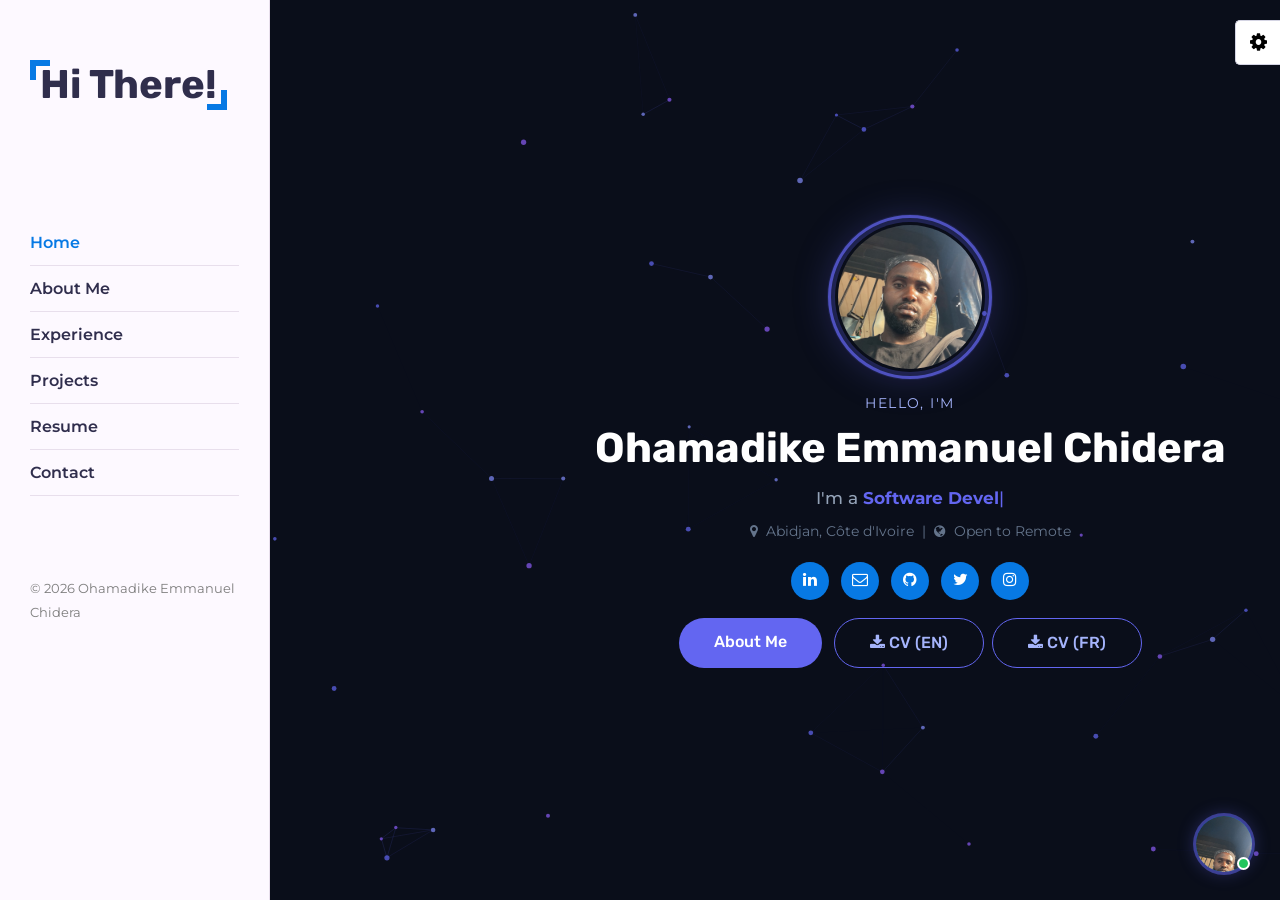
==== commit ab6b9423: "Add real avatar photo with indigo glow ring Replace MyP.png placeholder with Bera.jpeg (Emmanuel's a" ====
--- a/index.html
+++ b/index.html
@@ -7,58 +7,36 @@
     <link rel="icon" href="assets/imgs/FX.png">
     <link rel="stylesheet" href="./assets/style/style.css" type="text/css">
     <link rel="stylesheet" href="./assets/style/blue.css" type="text/css">
-    <!-- Theme Switcher -->
     <link rel="stylesheet" title="purple" class="alternate-style" href="./assets/style/purple.css" type="text/css" disabled>
     <link rel="stylesheet" title="red" class="alternate-style" href="./assets/style/red.css" type="text/css" disabled>
     <link rel="stylesheet" title="yellow" class="alternate-style" href="./assets/style/yellow.css" type="text/css" disabled>
     <link rel="stylesheet" title="green" class="alternate-style" href="./assets/style/green.css" type="text/css" disabled>
-    <link rel="stylesheet" title="red" class="alternate-style" href="./assets/style/red.css" type="text/css" disabled>
-    <!-- Theme Switcher End -->
     <link rel="stylesheet" href="./assets/style/themeSwitcher.css" type="text/css">
     <link rel="stylesheet" href="https://cdnjs.cloudflare.com/ajax/libs/font-awesome/4.7.0/css/font-awesome.min.css">
   </head>
   <body>
     <!-- Preloader -->
-    <div class="preloader">
-      <div class="loader">
-      </div>
-    </div>
-    <!-- Preloader End -->
+    <div class="preloader"><div class="loader"></div></div>
     <!-- Main Container -->
     <div class="main-container">
       <!-- Aside -->
       <div class="aside">
-        <!-- Nav Toggler Button -->
-        <div class="nav-toggler">
-          <span></span>
+        <div class="nav-toggler"><span></span></div>
+        <div class="aside-inner">
+          <div class="logo"><a href="index.html"> Hi There!</a></div>
+          <nav class="nav">
+            <ul>
+              <li><a href="index.html" class="active"> Home </a></li>
+              <li><a href="about.html"> About Me</a></li>
+              <li><a href="experience.html"> Experience </a></li>
+              <li><a href="projects.html"> Projects </a></li>
+              <li><a href="resume.html"> Resume </a></li>
+              <li><a href="contact.html"> Contact </a></li>
+            </ul>
+          </nav>
+          <footer><small>&copy; 2026 Ohamadike Emmanuel Chidera</small></footer>
         </div>
-        <!-- Nav Toggler Button End -->
-        <div class="aside-inner">
-        <!-- Logo -->
-        <div class="logo">
-          <a href="index.html"> Hi There!</a>
-        </div>
-        <!-- Logo End -->
-        <!-- Navbar -->
-        <nav class="nav">
-        <ul>
-          <li><a href="#home" class="active"> Home </a></li>
-          <li><a href="#about"> About Me</a></li>
-          <li><a href="#experience"> Experience </a></li>
-          <li><a href="#projects"> Projects </a></li>
-          <li><a href="#resume"> Resume </a></li>
-          <li><a href="#contact"> Contact </a></li>
-        </ul>
-        </nav>
-        <!-- Navbar End -->
-        <!-- Copyright -->
-        <footer>
-         <small> &copy; 2026 Ohamadike Emmanuel Chidera</small>
-        </footer>
-        <!-- Copyright End -->
       </div>
-      </div>
-      <!-- Aside End -->
       <!-- Main Content -->
       <div class="main-content">
         <!-- Home Section -->
@@ -66,7 +44,7 @@
           <canvas id="portfolioParticles"></canvas>
           <div class="container">
             <div class="intro">
-              <img src="assets/imgs/MyP.png" alt="Ohamadike Emmanuel Chidera" class="shadow-dark intro-avatar">
+              <img src="assets/imgs/Bera.jpeg" alt="Ohamadike Emmanuel Chidera" class="shadow-dark intro-avatar">
               <p class="intro-greeting">Hello, I'm</p>
               <h1>Ohamadike Emmanuel Chidera</h1>
               <p class="intro-roles">
@@ -75,14 +53,14 @@
               </p>
               <p class="intro-location"><i class="fa fa-map-marker"></i> Abidjan, Côte d'Ivoire &nbsp;|&nbsp; <i class="fa fa-globe"></i> Open to Remote</p>
               <div class="social-link">
-                <a href="https://www.linkedin.com/in/emmanuel-ohamadike-767195196/" target="_blank" title="LinkedIn"> <i class="fa fa-linkedin"></i> </a>
-                <a href="mailto:ohamadikee98@gmail.com" target="_blank" title="Email"> <i class="fa fa-envelope-o"></i> </a>
-                <a href="https://github.com/EmmaSantos11" target="_blank" title="GitHub"> <i class="fa fa-github"></i> </a>
-                <a href="https://x.com/bera_santos2" target="_blank" title="X / Twitter"> <i class="fa fa-twitter"></i> </a>
-                <a href="https://www.instagram.com/_bera_santos" target="_blank" title="Instagram"> <i class="fa fa-instagram"></i> </a>
+                <a href="https://www.linkedin.com/in/emmanuel-ohamadike-767195196/" target="_blank" title="LinkedIn"><i class="fa fa-linkedin"></i></a>
+                <a href="mailto:ohamadikee98@gmail.com" target="_blank" title="Email"><i class="fa fa-envelope-o"></i></a>
+                <a href="https://github.com/EmmaSantos11" target="_blank" title="GitHub"><i class="fa fa-github"></i></a>
+                <a href="https://x.com/bera_santos2" target="_blank" title="X / Twitter"><i class="fa fa-twitter"></i></a>
+                <a href="https://www.instagram.com/_bera_santos" target="_blank" title="Instagram"><i class="fa fa-instagram"></i></a>
               </div>
               <div class="intro-cta">
-                <a href="javascript:void(0);" class="btn intro-btn-primary" onclick="document.querySelector('[href=\'#about\']').click()">About Me</a>
+                <a href="about.html" class="btn intro-btn-primary">About Me</a>
                 <div class="intro-cv-group">
                   <a href="assets/resume/Ohamadike Chidera Emmanuel.pdf" download class="btn intro-btn-secondary"><i class="fa fa-download"></i> CV (EN)</a>
                   <a href="assets/resume/Ohamadike Chidera Emmanuel FR.pdf" download class="btn intro-btn-secondary"><i class="fa fa-download"></i> CV (FR)</a>
@@ -91,643 +69,8 @@
             </div>
           </div>
         </section>
-        <!-- Home Section End -->
-        <!-- About Section -->
-        <section class="about section" id="about">
-          <div class="container">
-            <div class="row">
-              <div class="section-title padd-15">
-                <h2>About Me</h2>
-              </div>
-            </div>
-            <!-- Stats Counters -->
-            <div class="row">
-              <div class="about-stats padd-15">
-                <div class="stat-item">
-                  <div class="stat-num" data-target="3">0+</div>
-                  <div class="stat-label">Years Experience</div>
-                </div>
-                <div class="stat-item">
-                  <div class="stat-num" data-target="7">0+</div>
-                  <div class="stat-label">Projects Built</div>
-                </div>
-                <div class="stat-item">
-                  <div class="stat-num" data-target="10">0+</div>
-                  <div class="stat-label">Technologies</div>
-                </div>
-                <div class="stat-item">
-                  <div class="stat-num" data-target="2">0+</div>
-                  <div class="stat-label">Languages Spoken</div>
-                </div>
-              </div>
-            </div>
-
-            <div class="row">
-              <div class="about-content padd-15">
-                <div class="row">
-                  <div class="about-text padd-15">
-                    <p>My name is Ohamadike Emmanuel Chidera (known online as <strong>Bera Santos</strong>). I am a Computer Science graduate, Software Developer, and AI Quality Analyst based in Abidjan, Côte d'Ivoire. I specialise in Python, NLP, Machine Learning, and Prompt Engineering, and I bring hands-on experience evaluating and fine-tuning large language models (LLMs).</p>
-                    <p style="margin-top:10px;">I speak English and French fluently, and I am actively seeking remote roles in Data Science, AI/ML Engineering, or Prompt Engineering where I can apply my analytical skills to meaningful problems.</p>
-                  </div>
-                  <!-- AI & LLM Experience -->
-                  <div class="about-text padd-15" style="margin-top:10px;">
-                    <h4 style="font-weight:700; color:#302e4d; margin-bottom:10px;">AI &amp; LLM Experience</h4>
-                    <ul style="color:#504e70; line-height:1.8; padding-left:18px;">
-                      <li>Designed and tested prompts to evaluate AI response quality (accuracy, coherence, relevance)</li>
-                      <li>Compared LLM outputs for contextual relevance and helpfulness across multi-turn conversations</li>
-                      <li>Simulated real-world conversations to assess model consistency and personalisation</li>
-                      <li>Applied structured reasoning frameworks to evaluate and document model performance</li>
-                      <li>Annotated and classified datasets for NLP training and validation</li>
-                    </ul>
-                  </div>
-                </div>
-                <div class="row">
-                  <div class="personal-info padd-15">
-                    <div class="row">
-                      <div class="buttons padd-15">
-                        <a href="assets/resume/Ohamadike Chidera Emmanuel.pdf" download class="btn" style="margin-right:10px;"><i class="fa fa-download"></i> Resume (EN)</a>
-                        <a href="assets/resume/Ohamadike Chidera Emmanuel FR.pdf" download class="btn"><i class="fa fa-download"></i> CV (FR)</a>
-                      </div>
-                    </div>
-                  </div>
-                  <div class="skills padd-15">
-                    <div class="row">
-                      <h1 class="padd-15">Languages</h1>
-                      <div class="skill-item languages padd-15">
-                        <h4>Python </h4>
-                        <div class="progress">
-                          <div class="progress-in" style="width: 95%"></div>
-                            <div class="skill-percent">
-                              95%
-                          </div>
-                        </div>
-                      </div>
-                      <div class="skill-item languages padd-15">
-                        <h4>MySQL, PostgreSQL</h4>
-                        <div class="progress">
-                          <div class="progress-in" style="width: 70%"></div>
-                            <div class="skill-percent">
-                              70%
-                          </div>
-                        </div>
-                      </div>
-                      <div class="skill-item languages padd-15">
-                        <h4>C#, C++</h4>
-                        <div class="progress">
-                          <div class="progress-in" style="width: 75%"></div>
-                            <div class="skill-percent">
-                              75%
-                          </div>
-                        </div>
-                      </div>
-                      <div class="skill-item languages padd-15">
-                        <h4>Java, JavaScript</h4>
-                        <div class="progress">
-                          <div class="progress-in" style="width: 70%"></div>
-                            <div class="skill-percent">
-                              70%
-                          </div>
-                        </div>
-                      </div>
-                    </div>
-                  </div>
-                  <div class="skills padd-15">
-                    <div class="row">
-                      <h1 class="padd-15">Libraries proficient</h1>
-                      <div class="skill-item IT_Constructs padd-15">
-                        <h4>Numpy, Pandas</h4>
-                        <div class="progress">
-                          <div class="progress-in" style="width: 70%"></div>
-                            <div class="skill-percent">
-                              70%
-                          </div>
-                        </div>
-                      </div>
-                      <div class="skill-item IT_Constructs padd-15">
-                        <h4>SCSS </h4>
-                        <div class="progress">
-                          <div class="progress-in" style="width: 60%"></div>
-                            <div class="skill-percent">
-                              60%
-                          </div>
-                        </div>
-                      </div>
-                      <div class="skill-item IT_Constructs padd-15">
-                        <h4>NLTK, scikit-learn, </h4>
-                        <div class="progress">
-                          <div class="progress-in" style="width: 80%"></div>
-                            <div class="skill-percent">
-                              80%
-                          </div>
-                        </div>
-                      </div>
-                      <div class="skill-item IT_Constructs padd-15">
-                        <h4>jQuery, GSAP, Three.js, Swiper.js</h4>
-                        <div class="progress">
-                          <div class="progress-in" style="width: 70%"></div>
-                            <div class="skill-percent">
-                              70%
-                          </div>
-                        </div>
-                      </div>
-                      <div class="skill-item IT_Constructs padd-15">
-                        <h4>findmy, pyicloud_ipd, Streamlit(UI)</h4>
-                        <div class="progress">
-                          <div class="progress-in" style="width: 95%"></div>
-                            <div class="skill-percent">
-                              95%
-                          </div>
-                        </div>
-                      </div>
-                    </div>
-                  </div>
-                  <div class="skills padd-15">
-                    <div class="row">
-                      <h1 class="padd-15">Areas of Interest</h1>
-                      <div class="skill-item web-technologies padd-15">
-                        <h4>Machine Learning</h4>
-                        <div class="progress">
-                          <div class="progress-in" style="width: 90%"></div>
-                            <div class="skill-percent">
-                              90%
-                          </div>
-                        </div>
-                      </div>
-                      <div class="skill-item web-technologies padd-15">
-                        <h4>Graph Models & Knowledge Graphs</h4>
-                        <div class="progress">
-                          <div class="progress-in" style="width: 80%"></div>
-                            <div class="skill-percent">
-                              80%
-                          </div>
-                        </div>
-                      </div>
-                      <div class="skill-item web-technologies padd-15">
-                        <h4>NLP</h4>
-                        <div class="progress">
-                          <div class="progress-in" style="width: 85%"></div>
-                            <div class="skill-percent">
-                              85%
-                          </div>
-                        </div>
-                      </div>
-                      <div class="skill-item web-technologies padd-15">
-                        <h4>Data Analytics & Mining</h4>
-                        <div class="progress">
-                          <div class="progress-in" style="width: 88%"></div>
-                            <div class="skill-percent">
-                              88%
-                          </div>
-                        </div>
-                      </div>
-                      <div class="skill-item web-technologies padd-15">
-                        <h4>Web Development</h4>
-                        <div class="progress">
-                          <div class="progress-in" style="width: 75%"></div>
-                            <div class="skill-percent">
-                              75%
-                          </div>
-                        </div>
-                      </div>
-                      <div class="skill-item web-technologies padd-15">
-                        <h4>Data Science & AI</h4>
-                        <div class="progress">
-                          <div class="progress-in" style="width: 92%"></div>
-                            <div class="skill-percent">
-                              92%
-                          </div>
-                        </div>
-                      </div>
-                    </div>
-                  </div>
-                </div>
-                <div class="row">
-                  <div class="education padd-15">
-                    <h3 class="title">Education</h3>
-                    <div class="timeline-box padd-15">
-                      <div class="row">
-                        <div class="timeline shadow-dark">
-                          <!-- TimeLine Item -->
-                          <div class="timeline-item">
-                            <div class="circle-dot">
-
-                            </div>
-                            <h6 class="timeline-date">
-                              <i class="fa fa-calendar"></i>
-                              2020 - 2024
-                            </h6>
-                            <h4 class="timeline-title">Catholic University of Ghana, Fiapre.</h4>
-                            <p class="timeline-text">BSc In Computer Science.
-                              <br>
-                              
-                            </p>
-                          </div>
-                          <!-- TimeLine Item End -->
-                          <!-- TimeLine Item -->
-                          <div class="timeline-item">
-                            <div class="circle-dot">
-
-                            </div>
-                            <h6 class="timeline-date">
-                              <i class="fa fa-calendar"></i>
-                              2017-2018
-                            </h6>
-                            <h4 class="timeline-title">Pacnodim Comprehensive Secondary School Umuduru Eziani, Ihiala, Anambra State Nigeria.</h4>
-                            <p class="timeline-text">Computer Science & Mathematics.
-                              
-                            </p>
-                          </div>
-                          <!-- TimeLine Item End -->
-                          <!-- TimeLine Item -->
-                          <div class="timeline-item">
-                            <div class="circle-dot">
-
-                            </div>
-                            <h6 class="timeline-date">
-                              <i class="fa fa-calendar"></i>
-                              2008-2016
-                            </h6>
-                            <h4 class="timeline-title">Divine International Primary & Secondry School Abidjan, Côte d'Ivoire..</h4>
-                            <p class="timeline-text">Computer Science & Mathematics.
-                              
-                            </p>
-                          </div>
-                          <!-- TimeLine Item End -->
-                        </div>
-                    </div>
-                    </div>
-                  </div>
-                  <!--
-                  <div class="education padd-15">
-                    <h3 class="title">Research Experience & Internship</h3>
-                    <div class="timeline-box padd-15">
-                      <div class="row">
-                        <div class="timeline shadow-dark">
-                          <-- TimeLine Item --
-                          <div class="timeline-item">
-                            <div class="circle-dot">
-
-                            </div>
-                            <h6 class="timeline-date">
-                              <i class="fa fa-calendar"></i>
-                              August 2020 - September 2022
-                            </h6>
-                            <h4 class="timeline-title">Collective Classification Models for Data Without Explicit Linkage.<br><br><i> Prasath Murugesan, Shamshu Dharwez</i>
-                            </h4>
-                            <p class="timeline-text">In this paper, we consider the task of text categorization as a graph classification problem without 
-                              explicit linkage. We demonstrate that even on low volumes of labelled data, the graphical inference 
-                              models built using the proposed methodology outperform the traditional models and also a few other 
-                              models of the collective classification family.                              
-                            </p>
-                          </div>
-                          -- TimeLine Item End --
-                          -- TimeLine Item --
-                          <div class="timeline-item">
-                            <div class="circle-dot">
-                            </div>
-                            <h6 class="timeline-date">
-                              <i class="fa fa-calendar"></i>
-                              May 2021 - November 2021
-                            </h6>
-                            <h4 class="timeline-title">Research & Development Intern, AI Institute of University of South Carolina.</h4>
-                            <p class="timeline-text">During the internship, I was managing the team and developed on the problem of “Generalization in
-                              TextWorld Commonsense” where we leveraged ConceptNet Knowledge graph and KagNet to improve generalization and explainability in RL agents using the 
-                              TextWorld Commonsense Sandbox environment.
-                            </p>
-                          </div>
-                          -- TimeLine Item End --
-                          
-                        </div>
-                    </div>
-                    </div>
-                  </div>-->
-                </div>
-              </div>
-            </div>
-          </div>
-        </section>
-        <!-- About Section End -->
-        <!-- Experience Section -->
-        <section class="experience section" id="experience">
-          <div class="container">
-            <div class="row">
-              <div class="section-title padd-15">
-                <h2>Work Experience</h2>
-              </div>
-            </div>
-            <div class="row">
-              <div class="experience-content padd-15">
-                <div class="timeline-box padd-15">
-                  <div class="row">
-                    <div class="timeline shadow-dark">
-                      <!-- Experience Item -->
-                      <div class="timeline-item">
-                        <div class="circle-dot"></div>
-                        <h6 class="timeline-date"><i class="fa fa-calendar"></i> Jan 2024 &ndash; Present</h6>
-                        <h4 class="timeline-title">Field Agent &mdash; CJ Grand Group, Abidjan</h4>
-                        <p class="timeline-text">
-                          Managed customer currency exchange transactions with high accuracy. Assisted clients purchasing vehicles and real estate with clear guidance. Handled daily client interactions and prepared detailed end-of-day financial reports. Joined part-time during studies; transitioned to full-time in January 2025.
-                        </p>
-                      </div>
-                      <!-- Experience Item End -->
-                      <!-- Experience Item -->
-                      <div class="timeline-item">
-                        <div class="circle-dot"></div>
-                        <h6 class="timeline-date"><i class="fa fa-calendar"></i> Jan 2023 &ndash; Oct 2024</h6>
-                        <h4 class="timeline-title">Teaching Assistant &mdash; Catholic University of Ghana, Fiapre</h4>
-                        <p class="timeline-text">
-                          Assisted instructors with student assessments, class planning, and academic material organisation. Mentored students in assignments and research projects. Facilitated scholarly discussions and provided guidance on technical subjects.
-                        </p>
-                      </div>
-                      <!-- Experience Item End -->
-                    </div>
-                  </div>
-                </div>
-              </div>
-            </div>
-          </div>
-        </section>
-        <!-- Experience Section End -->
-        <!-- Projects Section -->
-        <section class="project section" id="projects">
-          <div class="container">
-            <div class="row">
-              <div class="section-title padd-15">
-                <h2>My Projects</h2>
-              </div>
-            </div>
-            <div class="row">
-              <!-- Project Item -->
-              <div class="project-item padd-15">
-                <div class="project-item-inner shadow-dark">
-                  <div class="project-img">
-                    <img src="assets/imgs/Image2.jpg" alt="">
-                  </div>
-                  <div class="project-info">
-                    <h4 class="project-title">Sentiment Analysis-Based Election Prediction System</h4>
-                    <p class="project-description">The Sentiment Analysis-Based Election Prediction 
-                      System is a web-based application aimed at improving election forecasting through social media analysis. 
-                      Often, individual comments on social media are overlooked and not utilized for analytical purposes. 
-                      Given that election outcomes significantly impact organizations and nations, 
-                      this project seeks to provide precise and effective election predictions by analyzing anonymous comments, 
-                      CSV data files, and social media data collected via the X API.
-                    </p>
-                    <div class="buttons">
-                      <a href="https://sentiment-election-predict.streamlit.app" class="btn" target="_blank">View Project</a>
-                    </div>
-                  </div>
-                </div>
-              </div>
-              <div class="project-item padd-15">
-                <div class="project-item-inner shadow-dark">
-                  <div class="project-img">
-                    <img src="assets/imgs/Image4.png" alt="">
-                  </div>
-                  <div class="project-info">
-                    <h4 class="project-title">Clinical-Rotation-Management-Web-App </h4>
-                    <p class="project-description">This web-based system is designed to streamline and enhance the management of students' clinical rotations during their practicum.
-                      It automates scheduling, attendance tracking, performance evaluation, and document management,
-                      improving efficiency and reducing administrative workload.
-                      Key features include student and supervisor management, real-time progress tracking, notifications, and reporting tools.
-                      The system ensures transparency, data security, and scalability, making it a reliable solution for managing clinical training programs. </p>
-                    <div class="buttons">
-                      <a href="https://github.com/EmmaSantos11/Clinical-Rotation-Management-Web-App" class="btn" target="_blank">View Project</a>
-                    </div>
-                  </div>
-                </div>
-              </div>
-              <div class="project-item padd-15">
-                <div class="project-item-inner shadow-dark">
-                  <div class="project-img">
-                    <img src="assets/imgs/Imagee5.png" alt="">
-                  </div>
-                  <div class="project-info">
-                    <h4 class="project-title">Twitter-Driven-Voting-System </h4>
-                    <p class="project-description"> By harnessing the collective wisdom of online communities, 
-                      this innovative system empowers users to participate in various voting processes, 
-                      ranging from opinion polls to community-driven initiatives. 
-                      Through the integration of advanced data analytics and sentiment analysis algorithms, 
-                      the platform provides valuable insights into public opinion trends and preferences, 
-                      enabling stakeholders to make informed decisions.                      
-                    </p>
-                    <div class="buttons">
-                      <a href="https://github.com/EmmaSantos11/Twitter-Driven-Voting-System" class="btn" target="_blank">View Project</a>
-                    </div>
-                  </div>
-                </div>
-              </div>
-              <div class="project-item padd-15">
-                <div class="project-item-inner shadow-dark">
-                  <div class="project-img">
-                    <img src="assets/imgs/ImageN.png" alt="">
-                  </div>
-                  <div class="project-info">
-                    <h4 class="project-title">Netflix Clone (Work in Progress)</h4>
-                    <p class="project-description">This project is a Netflix-inspired clone featuring a responsive landing page and login page. 
-                      Built using HTML, CSS, and JavaScript, it replicates the sleek UI of Netflix, including dynamic layouts, 
-                      stylish animations, and a user-friendly design. The project is still a work in progress, 
-                      with plans to expand it by adding authentication, a movie catalog, and interactive features.
-                    </p>
-                    <div class="buttons">
-                      <a href="https://github.com/EmmaSantos11/Netflix-Clone" class="btn" target="_blank">View Project</a>
-                    </div>
-                  </div>
-                </div>
-              </div>
-              <div class="project-item padd-15">
-                <div class="project-item-inner shadow-dark">
-                  <div class="project-img">
-                    <img src="assets/imgs/iphonw.jpg" alt="">
-                  </div>
-                  <div class="project-info">
-                    <h4 class="project-title">Find My iPhone Web App </h4>
-                    <p class="project-description">This web-based tracking application helps users locate their iPhone using iCloud credentials or IMEI. 
-                      Built with Python, Streamlit, and Google Maps integration, the app fetches real-time location data via pyicloud_ipd and findmy libraries. 
-                      It displays the phone’s exact location, IMEI, and serial number on an interactive map. The project is still a work in progress.
-                    </p>
-                    <div class="buttons">
-                      <a href="https://github.com/EmmaSantos11/find-my-iphone" class="btn" target="_blank">View Project</a>
-                    </div>
-                  </div>
-                </div>
-              </div>
-              <!-- New Project: Forex Bot AI -->
-              <div class="project-item padd-15">
-                <div class="project-item-inner shadow-dark">
-                  <div class="project-img">
-                    <img src="assets/imgs/Forex_AI_Bot.jpeg" alt="Forex Bot AI">
-                  </div>
-                  <div class="project-info">
-                    <h4 class="project-title">Mr Bera's_Bot &mdash; Forex AI <span style="font-size:12px; background:#e8f4e8; color:#2d7a2d; padding:2px 8px; border-radius:10px; font-weight:500; margin-left:6px;">In Progress</span></h4>
-                    <p class="project-description">An AI-powered Forex trading bot that analyses market data, identifies trading signals, and executes trades automatically. Features a full backtesting engine, moving-average crossover strategy, and risk management. Built with Python.</p>
-                    <div class="buttons">
-                      <a href="https://github.com/EmmaSantos11/forex-bot" class="btn" target="_blank">View on GitHub</a>
-                    </div>
-                  </div>
-                </div>
-              </div>
-              <!-- New Project: Bera Ecommerce -->
-              <div class="project-item padd-15">
-                <div class="project-item-inner shadow-dark">
-                  <div class="project-img">
-                    <img src="assets/imgs/Ecomerce_website_Bera.jpeg" alt="Bera Ecommerce">
-                  </div>
-                  <div class="project-info">
-                    <h4 class="project-title">Bera &mdash; E-Commerce Website <span style="font-size:12px; background:#e8f4e8; color:#2d7a2d; padding:2px 8px; border-radius:10px; font-weight:500; margin-left:6px;">In Progress</span></h4>
-                    <p class="project-description">A full-featured e-commerce web application with product listings, shopping cart, user authentication, and payment integration. Designed with a modern UI/UX for a seamless online shopping experience across all devices.</p>
-                    <div class="buttons">
-                      <a href="https://github.com/EmmaSantos11/bera-ecommerce" class="btn" target="_blank">View on GitHub</a>
-                    </div>
-                  </div>
-                </div>
-              </div>
-            </div>
-          </div>
-          </div>
-        </div>
-        <!-- Projects Section End -->
-
-        <!-- Resume Section -->
-        <section class="resume-section section" id="resume">
-          <div class="container">
-            <div class="row">
-              <div class="section-title padd-15">
-                <h2>My Resume</h2>
-              </div>
-            </div>
-            <div class="row">
-              <div class="resume-dual-wrap padd-15">
-
-                <!-- English CV -->
-                <div class="resume-cv-col">
-                  <div class="resume-cv-header shadow-dark">
-                    <div class="resume-cv-label">
-                      <span class="resume-cv-badge">EN</span>
-                      <strong>English Version</strong>
-                    </div>
-                    <a href="assets/resume/Ohamadike Chidera Emmanuel.pdf" download class="btn resume-cv-dl-btn">
-                      <i class="fa fa-download"></i> Download
-                    </a>
-                  </div>
-                  <iframe class="resume-iframe shadow-dark" src="assets/resume/Ohamadike Chidera Emmanuel.pdf" title="English Resume"></iframe>
-                </div>
-
-                <!-- French CV -->
-                <div class="resume-cv-col">
-                  <div class="resume-cv-header shadow-dark">
-                    <div class="resume-cv-label">
-                      <span class="resume-cv-badge resume-cv-badge-fr">FR</span>
-                      <strong>Version Fran&ccedil;aise</strong>
-                    </div>
-                    <a href="assets/resume/Ohamadike Chidera Emmanuel FR.pdf" download class="btn resume-cv-dl-btn">
-                      <i class="fa fa-download"></i> T&eacute;l&eacute;charger
-                    </a>
-                  </div>
-                  <iframe class="resume-iframe shadow-dark" src="assets/resume/Ohamadike Chidera Emmanuel FR.pdf" title="CV Fran&ccedil;ais"></iframe>
-                </div>
-
-              </div>
-            </div>
-          </div>
-        </section>
-        <!-- Resume Section End -->
-
-        <!-- Contact Section -->
-        <section class="contact section" id="contact">
-          <div class="container">
-            <div class="row">
-              <div class="section-title padd-15">
-                <h2>Get In Touch</h2>
-              </div>
-            </div>
-            <div class="row">
-              <div class="contact-content padd-15">
-                <div class="row">
-                  <!-- Contact Info -->
-                  <div class="contact-info padd-15">
-                    <div class="contact-info-item">
-                      <div class="contact-info-icon">
-                        <i class="fa fa-envelope"></i>
-                      </div>
-                      <div class="contact-info-text">
-                        <h4>Email</h4>
-                        <p><a href="mailto:ohamadikee98@gmail.com">ohamadikee98@gmail.com</a></p>
-                      </div>
-                    </div>
-                    <div class="contact-info-item">
-                      <div class="contact-info-icon">
-                        <i class="fa fa-github"></i>
-                      </div>
-                      <div class="contact-info-text">
-                        <h4>GitHub</h4>
-                        <p><a href="https://github.com/EmmaSantos11" target="_blank">github.com/EmmaSantos11</a></p>
-                      </div>
-                    </div>
-                    <div class="contact-info-item">
-                      <div class="contact-info-icon">
-                        <i class="fa fa-linkedin"></i>
-                      </div>
-                      <div class="contact-info-text">
-                        <h4>LinkedIn</h4>
-                        <p><a href="https://www.linkedin.com/in/emmanuel-ohamadike-767195196/" target="_blank">Emmanuel Ohamadike</a></p>
-                      </div>
-                    </div>
-                    <div class="contact-info-item">
-                      <div class="contact-info-icon">
-                        <i class="fa fa-map-marker"></i>
-                      </div>
-                      <div class="contact-info-text">
-                        <h4>Availability</h4>
-                        <p>Open to remote &amp; flexible roles worldwide</p>
-                      </div>
-                    </div>
-                  </div>
-                  <!-- Contact Form -->
-                  <div class="contact-form padd-15">
-                    <div class="row">
-                      <div class="form-item padd-15">
-                        <div class="form-group">
-                          <input type="text" id="contact-name" class="form-control" placeholder="Full Name" required>
-                        </div>
-                      </div>
-                      <div class="form-item padd-15">
-                        <div class="form-group">
-                          <input type="email" id="contact-email" class="form-control" placeholder="Email Address" required>
-                        </div>
-                      </div>
-                    </div>
-                    <div class="row">
-                      <div class="form-item col-12 padd-15">
-                        <div class="form-group">
-                          <input type="text" id="contact-subject" class="form-control" placeholder="Subject">
-                        </div>
-                      </div>
-                    </div>
-                    <div class="row">
-                      <div class="form-item col-12 padd-15">
-                        <div class="form-group">
-                          <textarea id="contact-message" class="form-control" rows="5" placeholder="Your Message" required></textarea>
-                        </div>
-                      </div>
-                    </div>
-                    <div class="row">
-                      <div class="col-12 padd-15">
-                        <button type="button" class="btn" id="contact-send-btn" onclick="sendContactEmail()">Send Message</button>
-                        <p id="contact-status" style="margin-top:0.8rem; font-size:0.9rem;"></p>
-                      </div>
-                    </div>
-                  </div>
-                  <!-- Contact Form End -->
-                </div>
-              </div>
-            </div>
-          </div>
-        </section>
-        <!-- Contact Section End -->
       </div>
-      <!-- Main Content End -->
     </div>
-    <!-- Main Container End -->
 
     <!-- AI Chat Widget -->
     <div class="ai-chat-widget" id="aiChatWidget">
@@ -735,7 +78,7 @@
         <div class="ai-chat-header">
           <div class="ai-chat-header-info">
             <div class="ai-chat-avatar">
-              <img src="assets/imgs/MyP.png" alt="Bera AI" class="ai-avatar-photo-sm">
+              <img src="assets/imgs/Bera.jpeg" alt="Bera AI" class="ai-avatar-photo-sm">
             </div>
             <div>
               <strong>Ask Bera's AI</strong>
@@ -757,44 +100,28 @@
         </div>
       </div>
       <button class="ai-chat-toggle" id="aiChatToggle" aria-label="Open AI chat">
-        <img src="assets/imgs/MyP.png" alt="Bera AI" class="ai-avatar-photo">
+        <img src="assets/imgs/Bera.jpeg" alt="Bera AI" class="ai-avatar-photo">
         <span class="ai-avatar-online"></span>
       </button>
     </div>
-    <!-- AI Chat Widget End -->
 
     <!-- Theme Switcher -->
     <div class="theme-switch">
-      <div class="toggle-theme-switcher">
-        <i class="fa fa-cog fa-spin"></i>
-      </div>
+      <div class="toggle-theme-switcher"><i class="fa fa-cog fa-spin"></i></div>
       <h5>Theme Switch</h5>
       <ul>
-        <li> <a href="javascript:void(0);" title="red" style="background-color: #e40017;" onclick="setActiveStyle('red')"></a> </li>
-        <li> <a href="javascript:void(0);" title="blue" style="background-color: #0779e4;" onclick="setActiveStyle('blue')"></a> </li>
-        <li> <a href="javascript:void(0);" title="green" style="background-color: #57d131;" onclick="setActiveStyle('green')"></a> </li>
-        <li> <a href="javascript:void(0);" title="purple" style="background-color: #a100ff;" onclick="setActiveStyle('purple')"></a> </li>
-        <li> <a href="javascript:void(0);" title="yellow" style="background-color: #ffcc00;" onclick="setActiveStyle('yellow')"></a> </li>
+        <li><a href="javascript:void(0);" title="red" style="background-color:#e40017;" onclick="setActiveStyle('red')"></a></li>
+        <li><a href="javascript:void(0);" title="blue" style="background-color:#0779e4;" onclick="setActiveStyle('blue')"></a></li>
+        <li><a href="javascript:void(0);" title="green" style="background-color:#57d131;" onclick="setActiveStyle('green')"></a></li>
+        <li><a href="javascript:void(0);" title="purple" style="background-color:#a100ff;" onclick="setActiveStyle('purple')"></a></li>
+        <li><a href="javascript:void(0);" title="yellow" style="background-color:#ffcc00;" onclick="setActiveStyle('yellow')"></a></li>
       </ul>
       <h5>Mode Switch</h5>
-      <label>
-        <input type="radio" class="mode-switch" name="body-mode" value="light" checked="true">
-        Light
-      </label>
-      <label >
-        <input type="radio" class="mode-switch" name="body-mode" value="dark">
-        Dark
-      </label>
+      <label><input type="radio" class="mode-switch" name="body-mode" value="light" checked="true"> Light</label>
+      <label><input type="radio" class="mode-switch" name="body-mode" value="dark"> Dark</label>
     </div>
-    <!-- Theme Switcher End -->
-    <!-- Template Js -->
-    <script src="./assets/script/script.js">
 
-    </script>
-      <!-- JavaScript for Theme Switcher -->
-      <script src="./assets/script/themeSwitcher.js">
-
-      </script>
-    <!-- JavaScript for Theme Switcher End -->
+    <script src="./assets/script/script.js"></script>
+    <script src="./assets/script/themeSwitcher.js"></script>
   </body>
 </html>
--- a/assets/style/style.css
+++ b/assets/style/style.css
@@ -336,13 +336,22 @@
   text-align: center;
 }
 .home .intro .intro-avatar{
-  height: 140px;
-  width: 140px;
+  height: 150px;
+  width: 150px;
   border-radius: 50%;
   display: inline-block;
-  border: 4px solid rgba(99,102,241,0.6);
-  box-shadow: 0 0 30px rgba(99,102,241,0.3);
-  margin-bottom: 10px;
+  object-fit: cover;
+  border: 3px solid transparent;
+  background-clip: padding-box;
+  outline: 3px solid rgba(99,102,241,0.7);
+  outline-offset: 4px;
+  box-shadow: 0 0 0 8px rgba(99,102,241,0.12), 0 0 40px rgba(99,102,241,0.35);
+  margin-bottom: 14px;
+  animation: avatar-glow 3s ease-in-out infinite;
+}
+@keyframes avatar-glow{
+  0%,100%{ box-shadow: 0 0 0 8px rgba(99,102,241,0.12), 0 0 40px rgba(99,102,241,0.35); }
+  50%{     box-shadow: 0 0 0 10px rgba(99,102,241,0.2), 0 0 60px rgba(99,102,241,0.5); }
 }
 .home .intro .intro-greeting{
   color: #a5b4fc;
@@ -1171,19 +1180,25 @@
   padding: 0;
   overflow: visible;
   position: relative;
+  box-shadow: 0 0 0 3px rgba(99,102,241,0.5), 0 0 18px rgba(99,102,241,0.4) !important;
+  animation: chat-btn-glow 3s ease-in-out infinite;
+}
+@keyframes chat-btn-glow{
+  0%,100%{ box-shadow: 0 0 0 3px rgba(99,102,241,0.5), 0 0 18px rgba(99,102,241,0.3); }
+  50%{     box-shadow: 0 0 0 4px rgba(99,102,241,0.8), 0 0 28px rgba(99,102,241,0.55); }
 }
 .ai-avatar-photo{
   width: 100%;
   height: 100%;
   object-fit: cover;
+  object-position: center top;
   border-radius: 50%;
   display: block;
-  border: 2px solid rgba(255,255,255,0.6);
 }
 .ai-avatar-online{
   position: absolute;
-  bottom: 3px;
-  right: 3px;
+  bottom: 2px;
+  right: 2px;
   width: 13px;
   height: 13px;
   background: #22c55e;
@@ -1197,12 +1212,18 @@
   60%{ transform: scale(1.15); box-shadow: 0 0 0 5px rgba(34,197,94,0); }
 }
 .ai-chat-avatar{
+  width: 36px;
+  height: 36px;
+  border-radius: 50%;
   overflow: hidden;
+  border: 2px solid rgba(99,102,241,0.6);
+  flex-shrink: 0;
 }
 .ai-avatar-photo-sm{
   width: 100%;
   height: 100%;
   object-fit: cover;
+  object-position: center top;
   border-radius: 50%;
   display: block;
 }
@@ -1497,4 +1518,35 @@
   border-radius:50%;
   animation: spin 0.8s linear infinite;
 }
-@keyframes spin{ to{ transform:rotate(360deg); } }+@keyframes spin{ to{ transform:rotate(360deg); } }
+
+/* ===== Projects page — dark canvas background ===== */
+#projectsParticles{
+  position: absolute;
+  top: 0; left: 0;
+  width: 100%; height: 100%;
+  pointer-events: none;
+  z-index: 0;
+}
+.project.dark-bg{
+  background: #0a0e1a !important;
+  background-image: none !important;
+  overflow: hidden;
+}
+.project.dark-bg .section-title h2{ color: #e2e8f0; }
+.project.dark-bg .project-item-inner{
+  border-color: rgba(52,211,153,0.18);
+  background: transparent;
+}
+.project.dark-bg .project-item-inner .project-info{
+  background: rgba(10,18,34,0.92);
+}
+.project.dark-bg .project-item-inner .project-title{ color: #e2e8f0; }
+.project.dark-bg .project-item-inner .project-description{ color: #94a3b8; }
+.project.dark-bg .project-item-inner:hover{
+  box-shadow: 0 0 0 2px rgba(34,197,94,0.55),
+              0 12px 35px rgba(34,197,94,0.18) !important;
+  transform: translateY(-4px);
+}
+.project.dark-bg .btn{ background: #22c55e; }
+.project.dark-bg .btn:hover{ background: #16a34a !important; }
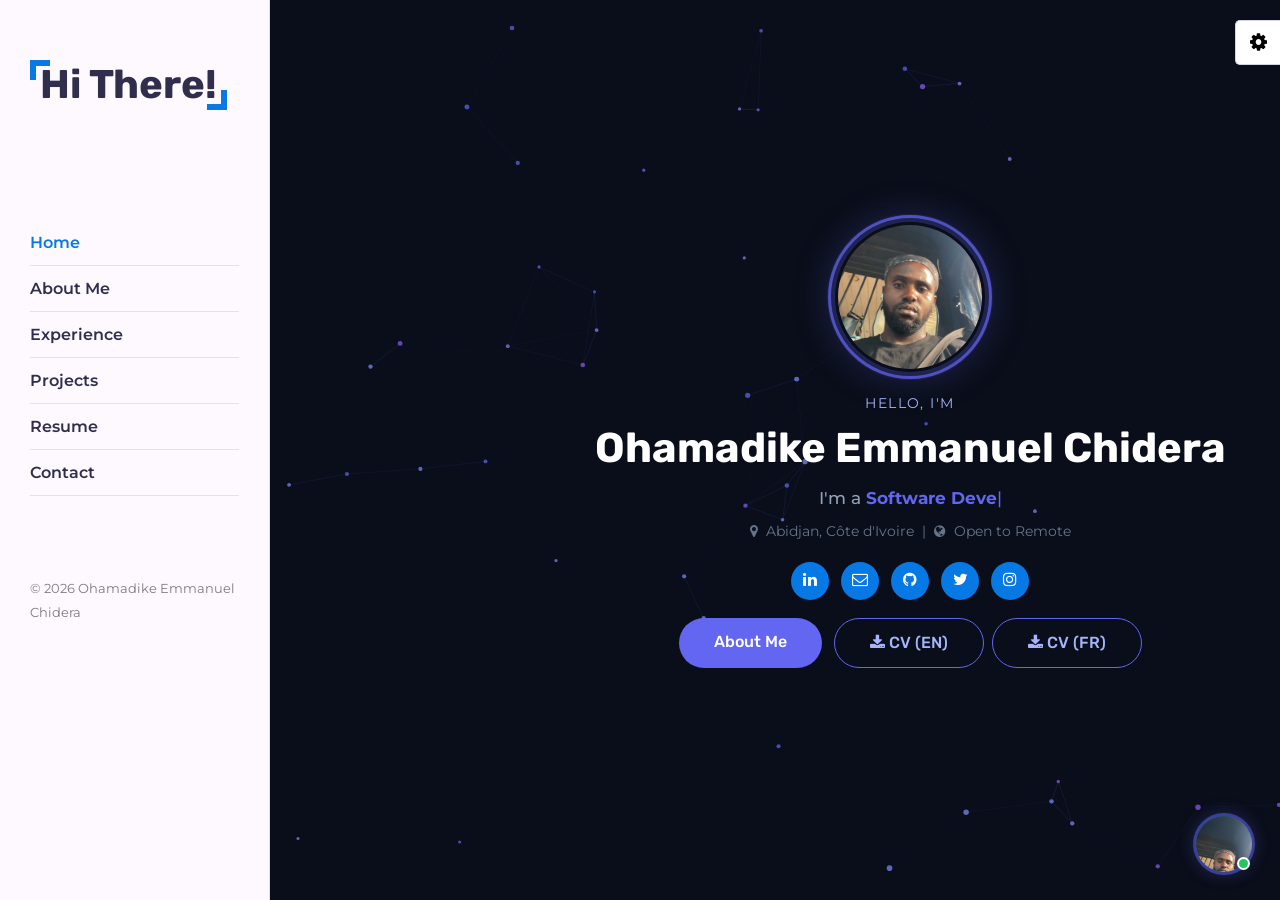
==== commit 16fa08eb: "Rename avatar from Bera.jpeg to emmanuel.jpeg Co-Authored-By: Claude Sonnet 4.6 <noreply@anthropic.c" ====
--- a/index.html
+++ b/index.html
@@ -44,7 +44,7 @@
           <canvas id="portfolioParticles"></canvas>
           <div class="container">
             <div class="intro">
-              <img src="assets/imgs/Bera.jpeg" alt="Ohamadike Emmanuel Chidera" class="shadow-dark intro-avatar">
+              <img src="assets/imgs/emmanuel.jpeg" alt="Ohamadike Emmanuel Chidera" class="shadow-dark intro-avatar">
               <p class="intro-greeting">Hello, I'm</p>
               <h1>Ohamadike Emmanuel Chidera</h1>
               <p class="intro-roles">
@@ -78,7 +78,7 @@
         <div class="ai-chat-header">
           <div class="ai-chat-header-info">
             <div class="ai-chat-avatar">
-              <img src="assets/imgs/Bera.jpeg" alt="Bera AI" class="ai-avatar-photo-sm">
+              <img src="assets/imgs/emmanuel.jpeg" alt="Bera AI" class="ai-avatar-photo-sm">
             </div>
             <div>
               <strong>Ask Bera's AI</strong>
@@ -100,7 +100,7 @@
         </div>
       </div>
       <button class="ai-chat-toggle" id="aiChatToggle" aria-label="Open AI chat">
-        <img src="assets/imgs/Bera.jpeg" alt="Bera AI" class="ai-avatar-photo">
+        <img src="assets/imgs/emmanuel.jpeg" alt="Bera AI" class="ai-avatar-photo">
         <span class="ai-avatar-online"></span>
       </button>
     </div>
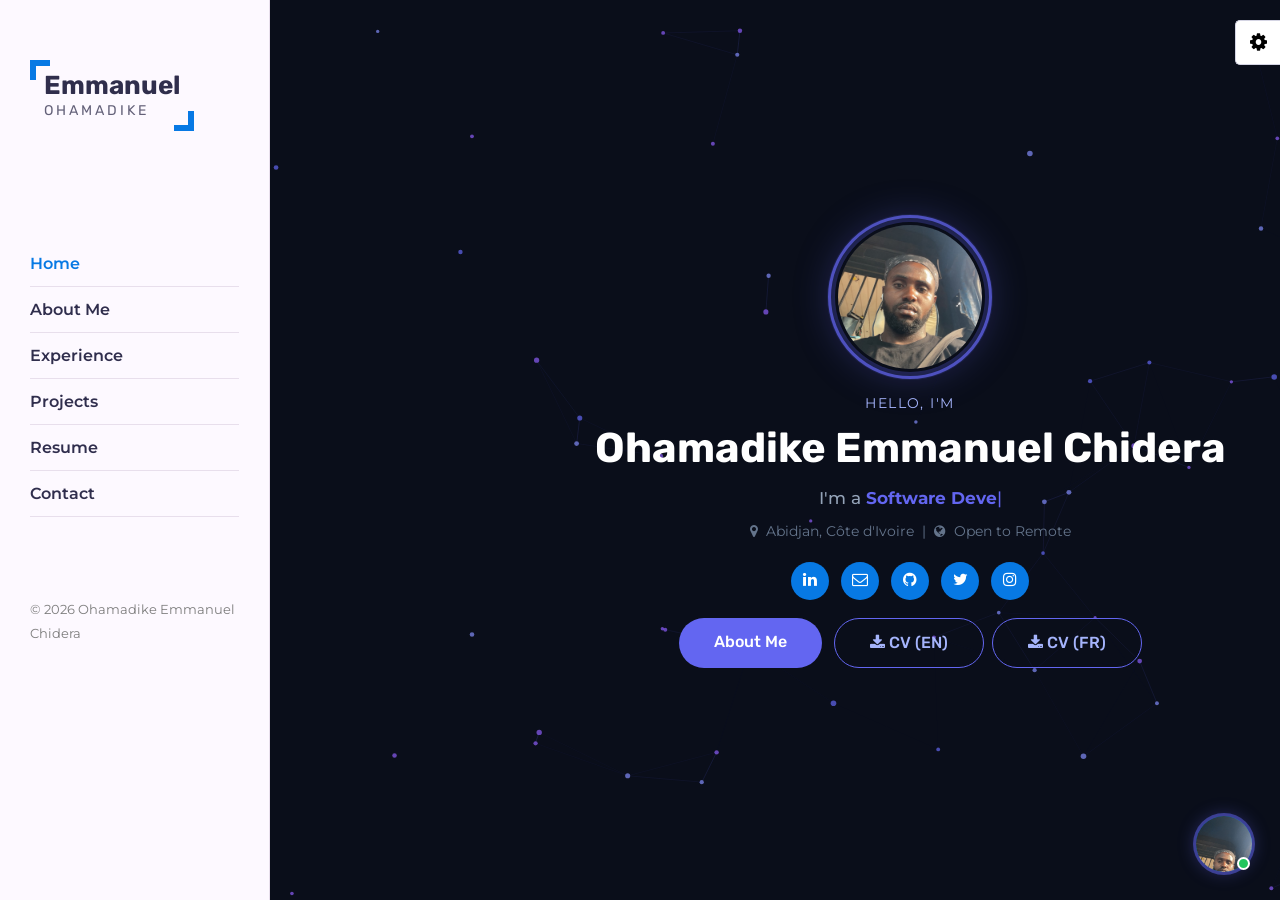
==== commit 1a431954: "Update sidebar wordmark and favicon with new Bera Creative Studio branding" ====
--- a/index.html
+++ b/index.html
@@ -4,7 +4,7 @@
     <meta charset="utf-8">
     <title>Ohamadike Chidera Emmanuel</title>
     <meta name="viewport" content="width=device-width, initial-scale=1">
-    <link rel="icon" href="assets/imgs/FX.png">
+    <link rel="icon" href="assets/imgs/favicon.png">
     <link rel="stylesheet" href="./assets/style/style.css" type="text/css">
     <link rel="stylesheet" href="./assets/style/blue.css" type="text/css">
     <link rel="stylesheet" title="purple" class="alternate-style" href="./assets/style/purple.css" type="text/css" disabled>
@@ -23,7 +23,7 @@
       <div class="aside">
         <div class="nav-toggler"><span></span></div>
         <div class="aside-inner">
-          <div class="logo"><a href="index.html"> Hi There!</a></div>
+          <div class="logo"><a href="index.html"><span class="first-name">Emmanuel</span><span class="last-name">Ohamadike</span></a></div>
           <nav class="nav">
             <ul>
               <li><a href="index.html" class="active"> Home </a></li>
--- a/assets/style/style.css
+++ b/assets/style/style.css
@@ -203,15 +203,26 @@
   padding: 30px 0;
 }
 .aside .logo a{
-  font-size: 40px;
   color: #302e4c;
   font-family: 'Rubik', sans-serif;
+  text-decoration: none;
+  display: inline-flex;
+  flex-direction: column;
+  position: relative;
+  padding: 10px 14px;
+}
+.aside .logo a .first-name{
+  font-size: 26px;
   font-weight: 700;
-  text-decoration: none;
-  display: inline-block;
-  position: relative;
-  padding: 0 10px;
-  line-height: 50px;
+  line-height: 1.2;
+}
+.aside .logo a .last-name{
+  font-size: 14px;
+  font-weight: 400;
+  letter-spacing: 3px;
+  text-transform: uppercase;
+  opacity: 0.75;
+  line-height: 1.4;
 }
 .aside .logo a::before{
   content: '';
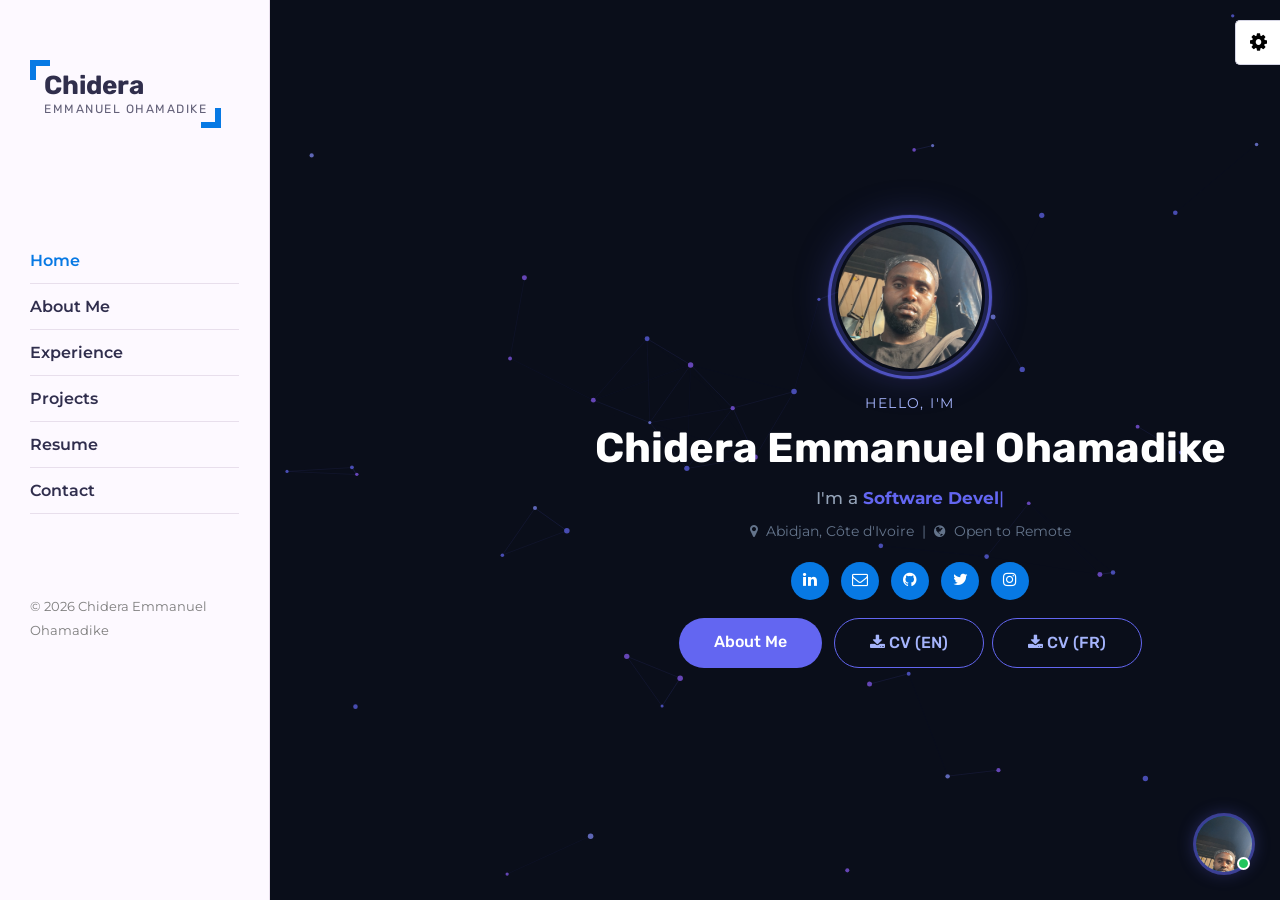
==== commit becf7315: "Standardize name to Chidera Emmanuel Ohamadike and replace skill percentage bars with tag chips" ====
--- a/index.html
+++ b/index.html
@@ -2,7 +2,7 @@
 <html lang="en" dir="ltr">
   <head>
     <meta charset="utf-8">
-    <title>Ohamadike Chidera Emmanuel</title>
+    <title>Chidera Emmanuel Ohamadike</title>
     <meta name="viewport" content="width=device-width, initial-scale=1">
     <link rel="icon" href="assets/imgs/favicon.png">
     <link rel="stylesheet" href="./assets/style/style.css" type="text/css">
@@ -23,7 +23,7 @@
       <div class="aside">
         <div class="nav-toggler"><span></span></div>
         <div class="aside-inner">
-          <div class="logo"><a href="index.html"><span class="first-name">Emmanuel</span><span class="last-name">Ohamadike</span></a></div>
+          <div class="logo"><a href="index.html"><span class="first-name">Chidera</span><span class="last-name">Emmanuel Ohamadike</span></a></div>
           <nav class="nav">
             <ul>
               <li><a href="index.html" class="active"> Home </a></li>
@@ -34,7 +34,7 @@
               <li><a href="contact.html"> Contact </a></li>
             </ul>
           </nav>
-          <footer><small>&copy; 2026 Ohamadike Emmanuel Chidera</small></footer>
+          <footer><small>&copy; 2026 Chidera Emmanuel Ohamadike</small></footer>
         </div>
       </div>
       <!-- Main Content -->
@@ -44,9 +44,9 @@
           <canvas id="portfolioParticles"></canvas>
           <div class="container">
             <div class="intro">
-              <img src="assets/imgs/emmanuel.jpeg" alt="Ohamadike Emmanuel Chidera" class="shadow-dark intro-avatar">
+              <img src="assets/imgs/emmanuel.jpeg" alt="Chidera Emmanuel Ohamadike" class="shadow-dark intro-avatar">
               <p class="intro-greeting">Hello, I'm</p>
-              <h1>Ohamadike Emmanuel Chidera</h1>
+              <h1>Chidera Emmanuel Ohamadike</h1>
               <p class="intro-roles">
                 <span class="intro-role-prefix">I'm a </span>
                 <span class="intro-typewriter" id="introTypewriter"></span><span class="intro-cursor">|</span>
--- a/assets/style/style.css
+++ b/assets/style/style.css
@@ -217,12 +217,13 @@
   line-height: 1.2;
 }
 .aside .logo a .last-name{
-  font-size: 14px;
+  font-size: 12px;
   font-weight: 400;
-  letter-spacing: 3px;
+  letter-spacing: 1.5px;
   text-transform: uppercase;
   opacity: 0.75;
   line-height: 1.4;
+  white-space: nowrap;
 }
 .aside .logo a::before{
   content: '';
@@ -501,34 +502,23 @@
   font-weight: 700;
   color: #302e4d;
 }
-.about .about-content .skills .skill-item h4{
-  line-height: 40px;
+.about .about-content .skills .skill-tags{
+  display: flex;
+  flex-wrap: wrap;
+  gap: 10px;
+}
+.about .about-content .skills .skill-tag{
+  display: inline-block;
+  background-color: #f1eef7;
+  color: #302e4d;
+  padding: 8px 16px;
+  border-radius: 20px;
+  font-size: 14px;
   font-weight: 600;
-  padding: 10px 0;
-  font-size: 16px;
-  color: #302e4d;
-  text-transform: capitalize;
-  margin: 0;
-}
-.about .about-content .skills .skill-item .progress{
-  background-color: #e3e3e3;
-  height: 2px;
-  border-radius: 4px;
-  overflow: hidden;
-  width: 100%;
-  position: relative;
-}
-.about .about-content .skills .skill-item{
-  margin-bottom: 5px;
-}
-.about .about-content .skills .skill-item .progress .progress-in{
-  position: absolute;
-  left: 0;
-  top: 0;
-  height: 100%;
-}
-.about .about-content .skills .skill-item .skill-percent{
-  display: none;
+}
+body.dark .about .about-content .skills .skill-tag{
+  background-color: rgba(255,255,255,0.08);
+  color: #fff;
 }
 .about .about-content .education{
   flex: 0 0 50%;
@@ -708,7 +698,6 @@
 body.dark .project .project-item-inner .project-info .project-title,
 body.dark .about .about-content .timeline .timeline-title,
 body.dark .about .about-content h3.title,
-body.dark .about .about-content .skills .skill-item h4,
 body.dark .about .about-content .personal-info .info-item p,
 body.dark .section-title h2,
 body.dark .home .intro h1,
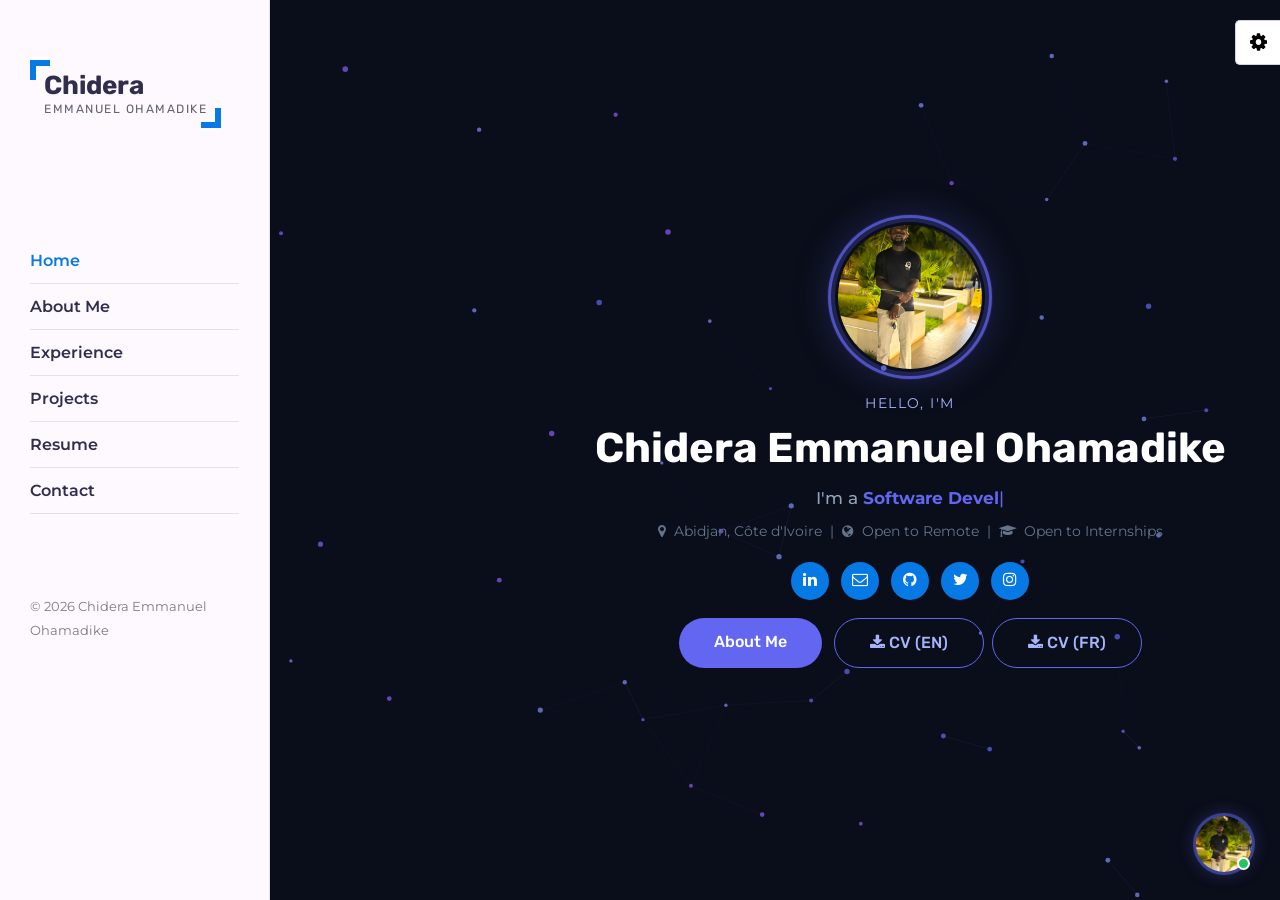
==== commit dad9ab4f: "Add Universal Self-Learning Chatbot project card; state internship availability Portfolio card for t" ====
--- a/index.html
+++ b/index.html
@@ -51,7 +51,7 @@
                 <span class="intro-role-prefix">I'm a </span>
                 <span class="intro-typewriter" id="introTypewriter"></span><span class="intro-cursor">|</span>
               </p>
-              <p class="intro-location"><i class="fa fa-map-marker"></i> Abidjan, Côte d'Ivoire &nbsp;|&nbsp; <i class="fa fa-globe"></i> Open to Remote</p>
+              <p class="intro-location"><i class="fa fa-map-marker"></i> Abidjan, Côte d'Ivoire &nbsp;|&nbsp; <i class="fa fa-globe"></i> Open to Remote &nbsp;|&nbsp; <i class="fa fa-graduation-cap"></i> Open to Internships</p>
               <div class="social-link">
                 <a href="https://www.linkedin.com/in/emmanuel-ohamadike-767195196/" target="_blank" title="LinkedIn"><i class="fa fa-linkedin"></i></a>
                 <a href="mailto:ohamadikee98@gmail.com" target="_blank" title="Email"><i class="fa fa-envelope-o"></i></a>
--- a/assets/style/style.css
+++ b/assets/style/style.css
@@ -629,6 +629,32 @@
   transform: scale(1.1);
   -webkit-transform: scale(1.1);
 }
+.project-img-placeholder{
+  aspect-ratio: 16 / 10;
+  display: flex;
+  align-items: flex-end;
+  justify-content: flex-start;
+  padding: 14px;
+  transition: transform 0.5s ease;
+}
+.project .project-item-inner:hover .project-img-placeholder{
+  transform: scale(1.1);
+}
+.project-img-placeholder .placeholder-label{
+  color: #fff;
+  font-weight: 700;
+  font-size: 15px;
+  text-shadow: 0 1px 4px rgba(0,0,0,0.4);
+}
+.placeholder-tetris{
+  background: linear-gradient(160deg, #1a1a2e 0%, #0f3460 55%, #533483 100%);
+}
+.placeholder-ocean{
+  background: linear-gradient(160deg, #0a3d62 0%, #1e6091 55%, #4fb0c6 100%);
+}
+.placeholder-chatbot{
+  background: linear-gradient(160deg, #134e4a 0%, #0f766e 55%, #2dd4bf 100%);
+}
 .project .project-item-inner .project-info{
   padding: 30px 15px;
   background-color: #fdf9ff;
@@ -912,6 +938,21 @@
   flex: 0 0 100% !important;
   max-width: 100% !important;
   text-align: left;
+  color: inherit;
+  text-decoration: none;
+  border-radius: 8px;
+  padding: 8px;
+  margin-left: -8px;
+  transition: background-color 0.2s ease;
+}
+a.contact-info-item{
+  cursor: pointer;
+}
+a.contact-info-item:hover{
+  background-color: rgba(7, 121, 228, 0.06);
+}
+a.contact-info-item:hover .contact-info-text h4{
+  text-decoration: underline;
 }
 .contact .contact-info-icon{
   width: 46px;
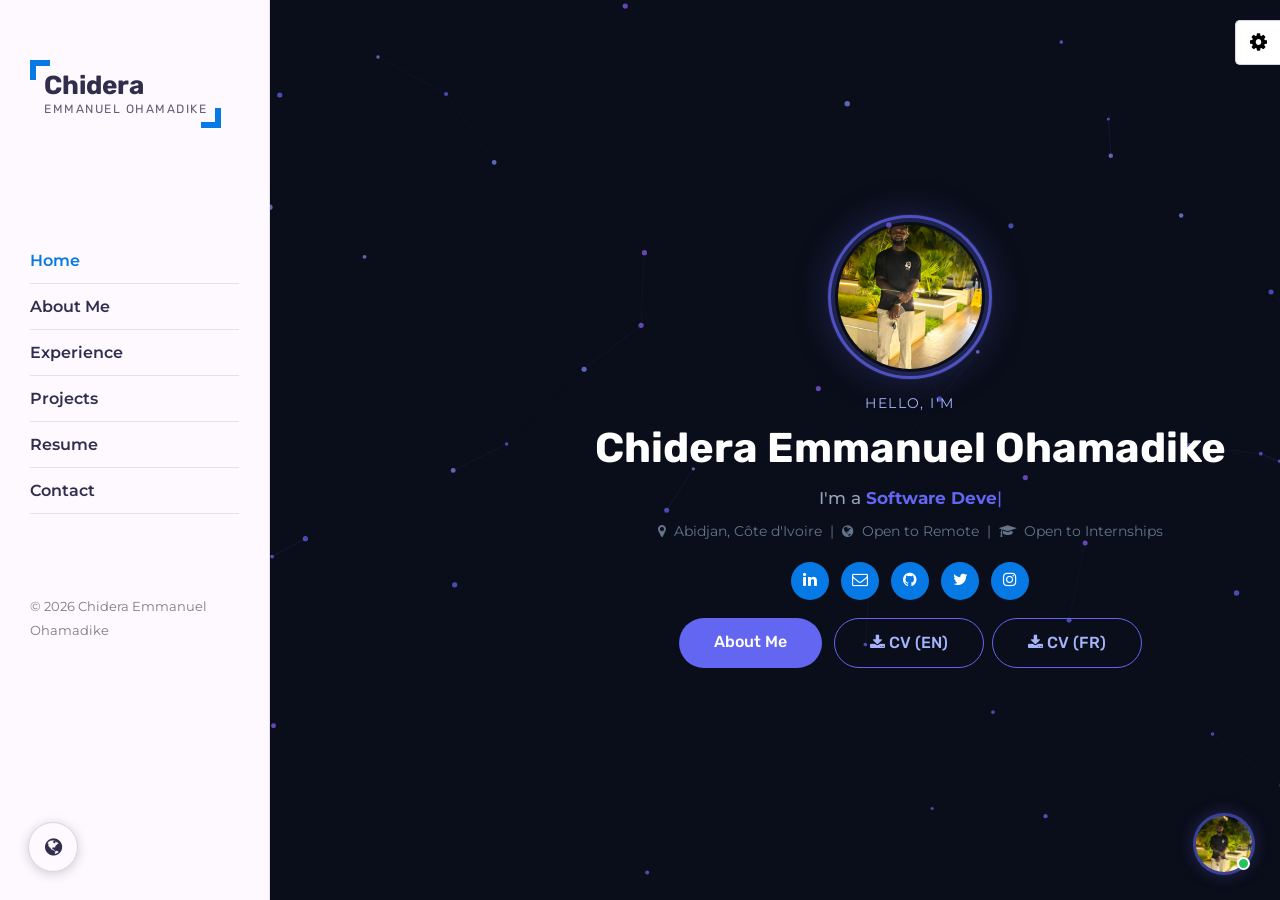
==== commit ea5f68d0: "Add site-wide translate widget (Google Translate) to all pages A floating globe button on every page" ====
--- a/index.html
+++ b/index.html
@@ -121,6 +121,21 @@
       <label><input type="radio" class="mode-switch" name="body-mode" value="dark"> Dark</label>
     </div>
 
+    <!-- Translate Widget -->
+    <div class="translate-widget" id="translateWidget">
+      <button class="translate-toggle" id="translateToggle" aria-label="Translate this page" title="Translate"><i class="fa fa-globe"></i></button>
+      <div class="translate-panel" id="translatePanel">
+        <span class="translate-label">Translate page</span>
+        <div id="google_translate_element"></div>
+      </div>
+    </div>
+    <script type="text/javascript">
+      function googleTranslateElementInit() {
+        new google.translate.TranslateElement({pageLanguage: 'en', layout: google.translate.TranslateElement.InlineLayout.SIMPLE, autoDisplay: false}, 'google_translate_element');
+      }
+    </script>
+    <script type="text/javascript" src="https://translate.google.com/translate_a/element.js?cb=googleTranslateElementInit"></script>
+
     <script src="./assets/script/script.js"></script>
     <script src="./assets/script/themeSwitcher.js"></script>
   </body>
--- a/assets/style/style.css
+++ b/assets/style/style.css
@@ -655,6 +655,79 @@
 .placeholder-chatbot{
   background: linear-gradient(160deg, #134e4a 0%, #0f766e 55%, #2dd4bf 100%);
 }
+
+/* ===== Translate Widget ===== */
+.translate-widget{
+  position: fixed;
+  bottom: 28px;
+  left: 28px;
+  z-index: 9999;
+}
+.translate-toggle{
+  width: 50px;
+  height: 50px;
+  border-radius: 50%;
+  background-color: #fdf9ff;
+  border: 1px solid #d4d4e3;
+  box-shadow: 0 2px 12px rgba(0,0,0,0.18);
+  display: flex;
+  align-items: center;
+  justify-content: center;
+  cursor: pointer;
+  font-size: 20px;
+  color: #302e4d;
+  padding: 0;
+}
+.translate-panel{
+  position: absolute;
+  bottom: 62px;
+  left: 0;
+  background-color: #fdf9ff;
+  border: 1px solid #d4d4e3;
+  border-radius: 8px;
+  box-shadow: 0 2px 12px rgba(0,0,0,0.18);
+  padding: 12px;
+  min-width: 190px;
+  opacity: 0;
+  visibility: hidden;
+  transform: translateY(8px);
+  transition: all 0.2s ease;
+}
+.translate-panel.open{
+  opacity: 1;
+  visibility: visible;
+  transform: translateY(0);
+}
+.translate-panel .translate-label{
+  font-size: 12px;
+  font-weight: 700;
+  color: #504e70;
+  text-transform: uppercase;
+  letter-spacing: 0.5px;
+  margin-bottom: 8px;
+  display: block;
+}
+body.dark .translate-toggle,
+body.dark .translate-panel{
+  background-color: #151a2c;
+  border-color: #262c44;
+  color: #e8e8f0;
+}
+body.dark .translate-panel .translate-label{
+  color: #9a98b8;
+}
+@media(max-width: 991px){
+  .translate-widget{ bottom: 16px; left: 16px; }
+}
+.goog-te-banner-frame{ display: none !important; }
+body{ top: 0 !important; }
+.goog-te-gadget{ font-family: inherit !important; font-size: 0 !important; }
+.goog-te-gadget .goog-te-combo{
+  font-size: 14px;
+  padding: 6px 8px;
+  border-radius: 4px;
+  border: 1px solid #d4d4e3;
+}
 .project .project-item-inner .project-info{
   padding: 30px 15px;
   background-color: #fdf9ff;
